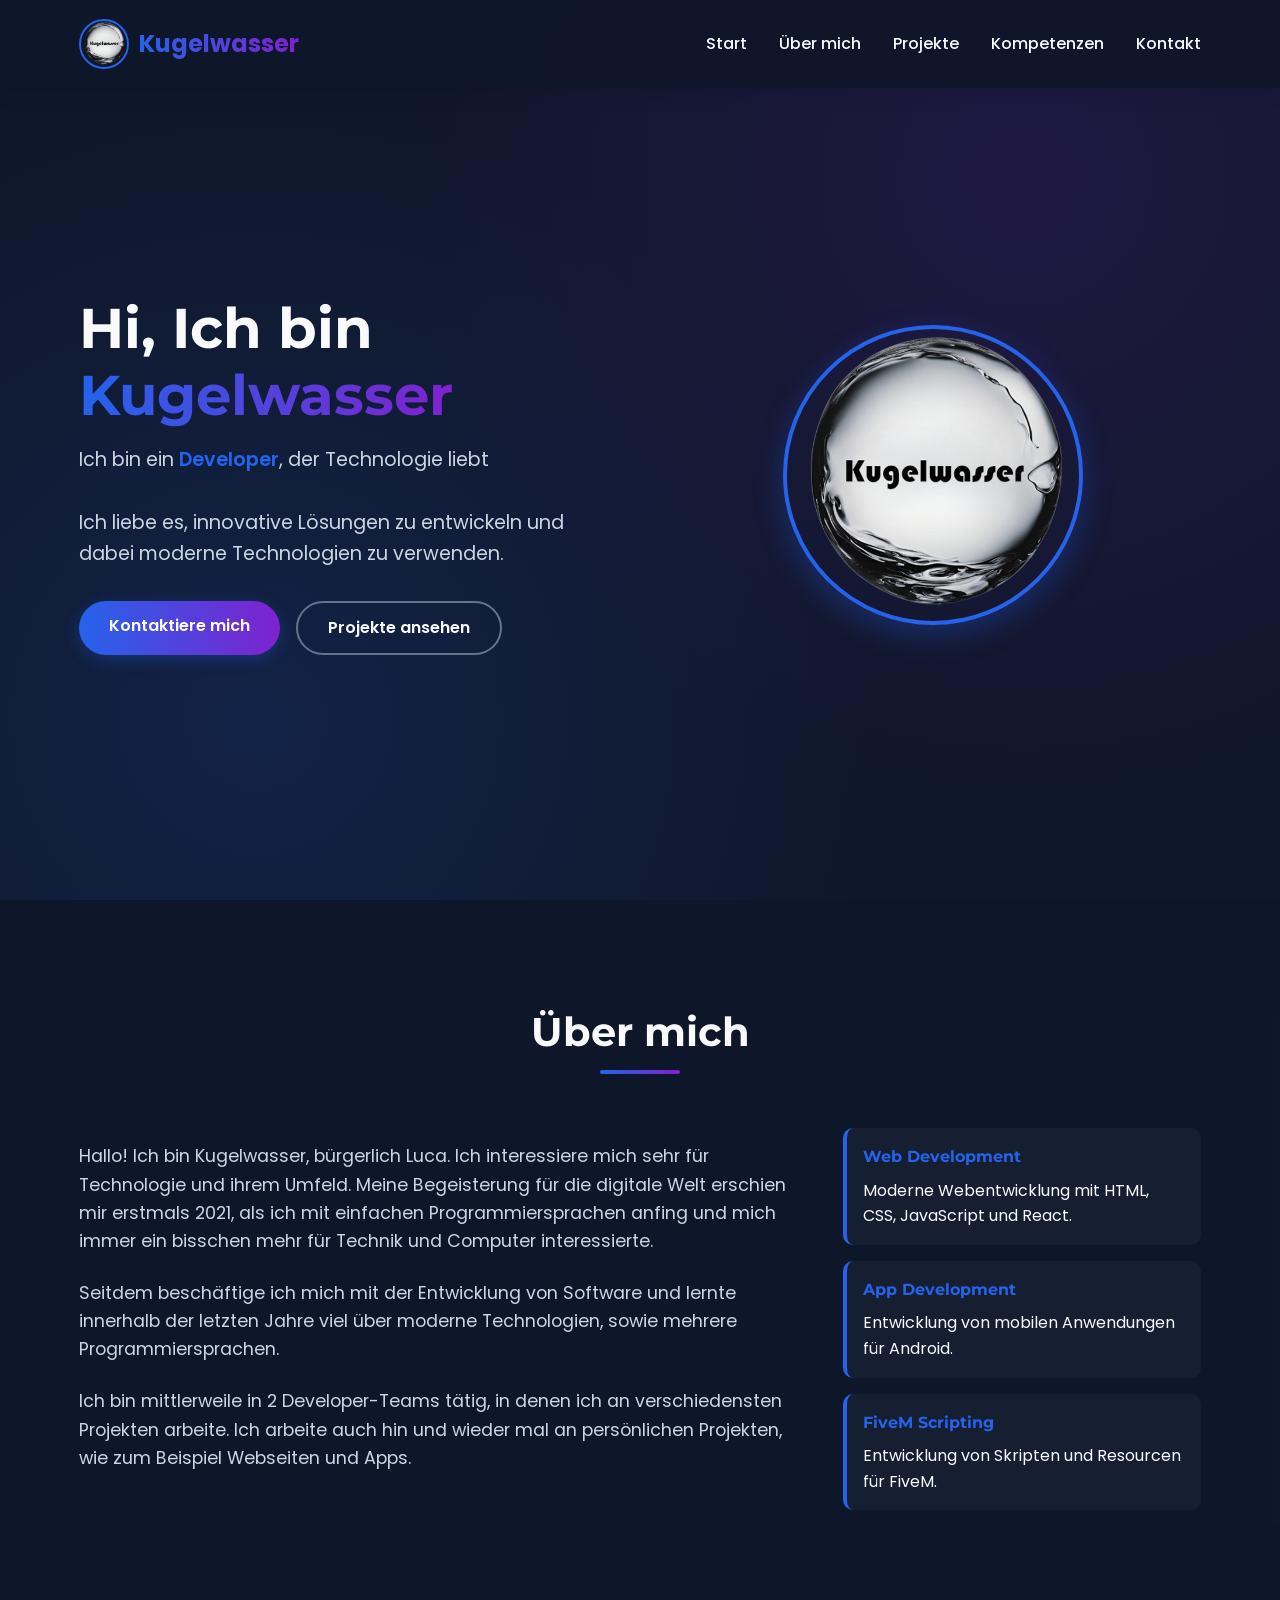
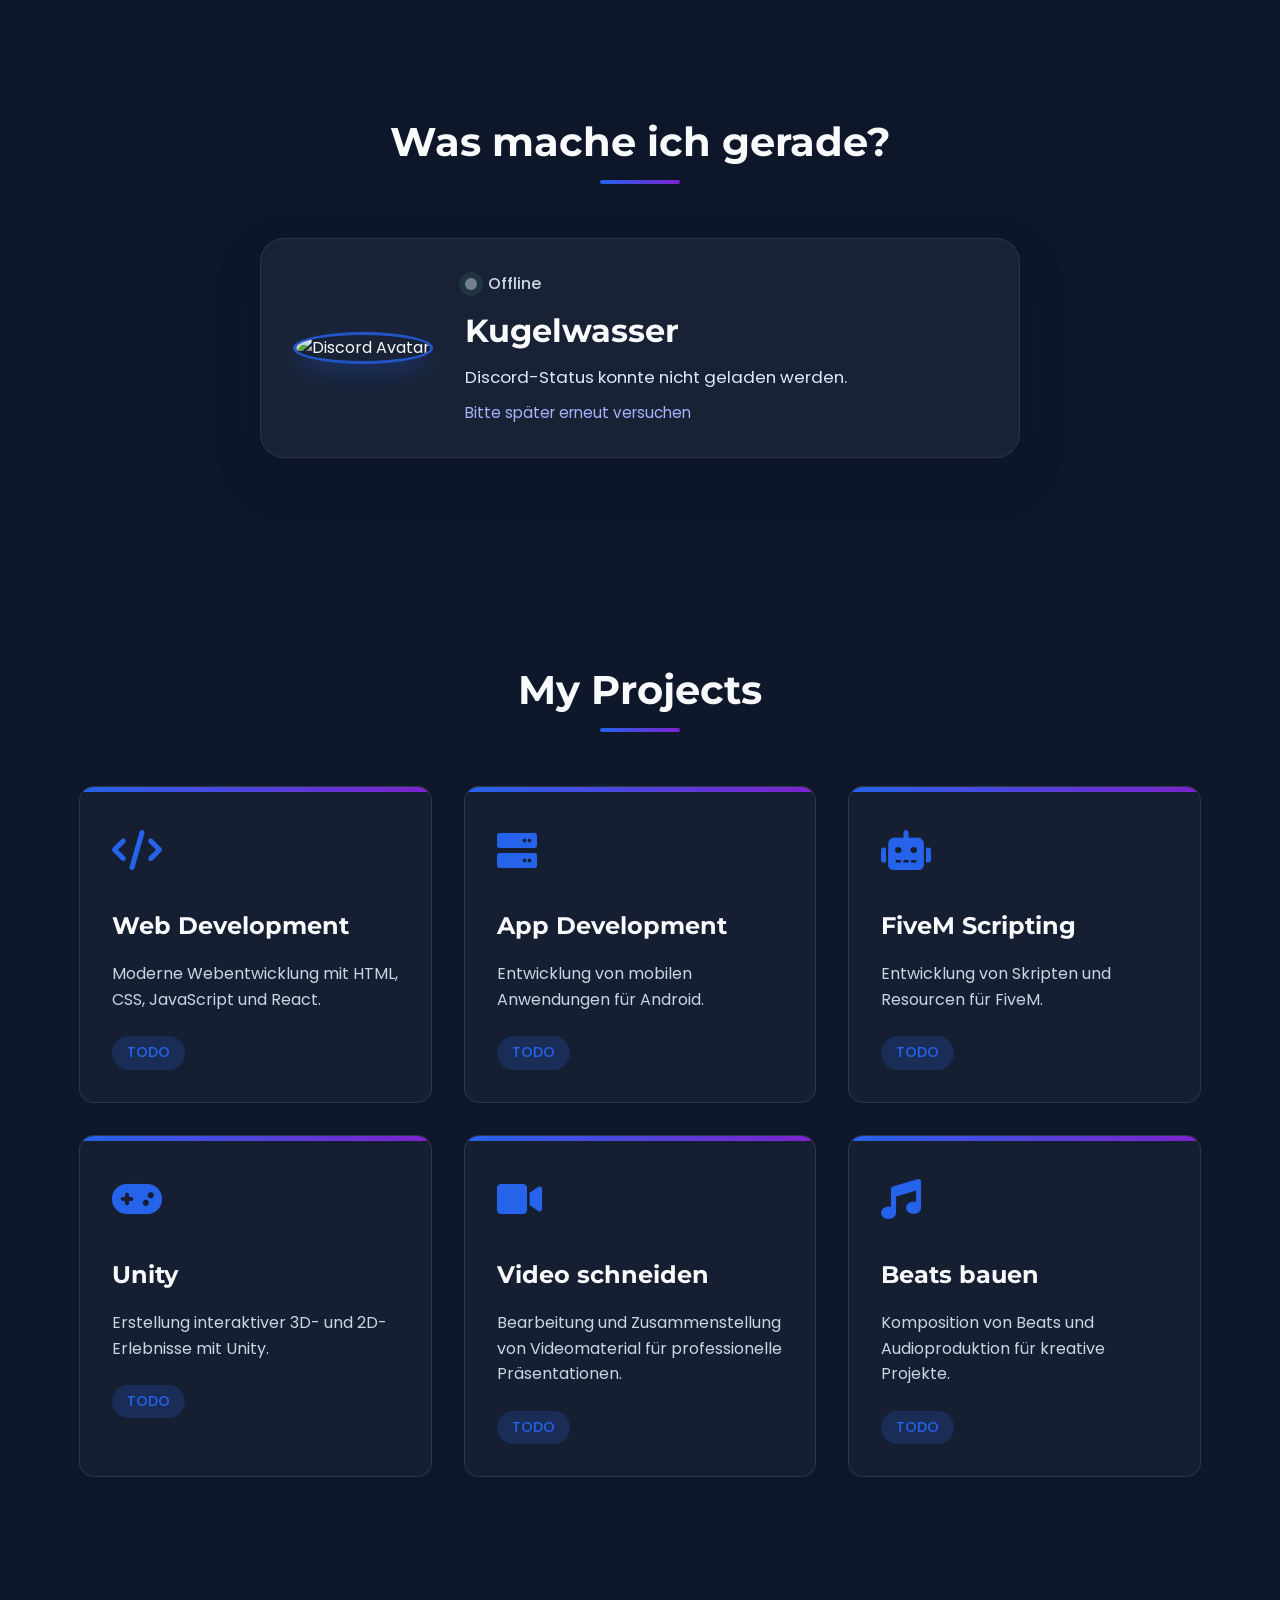
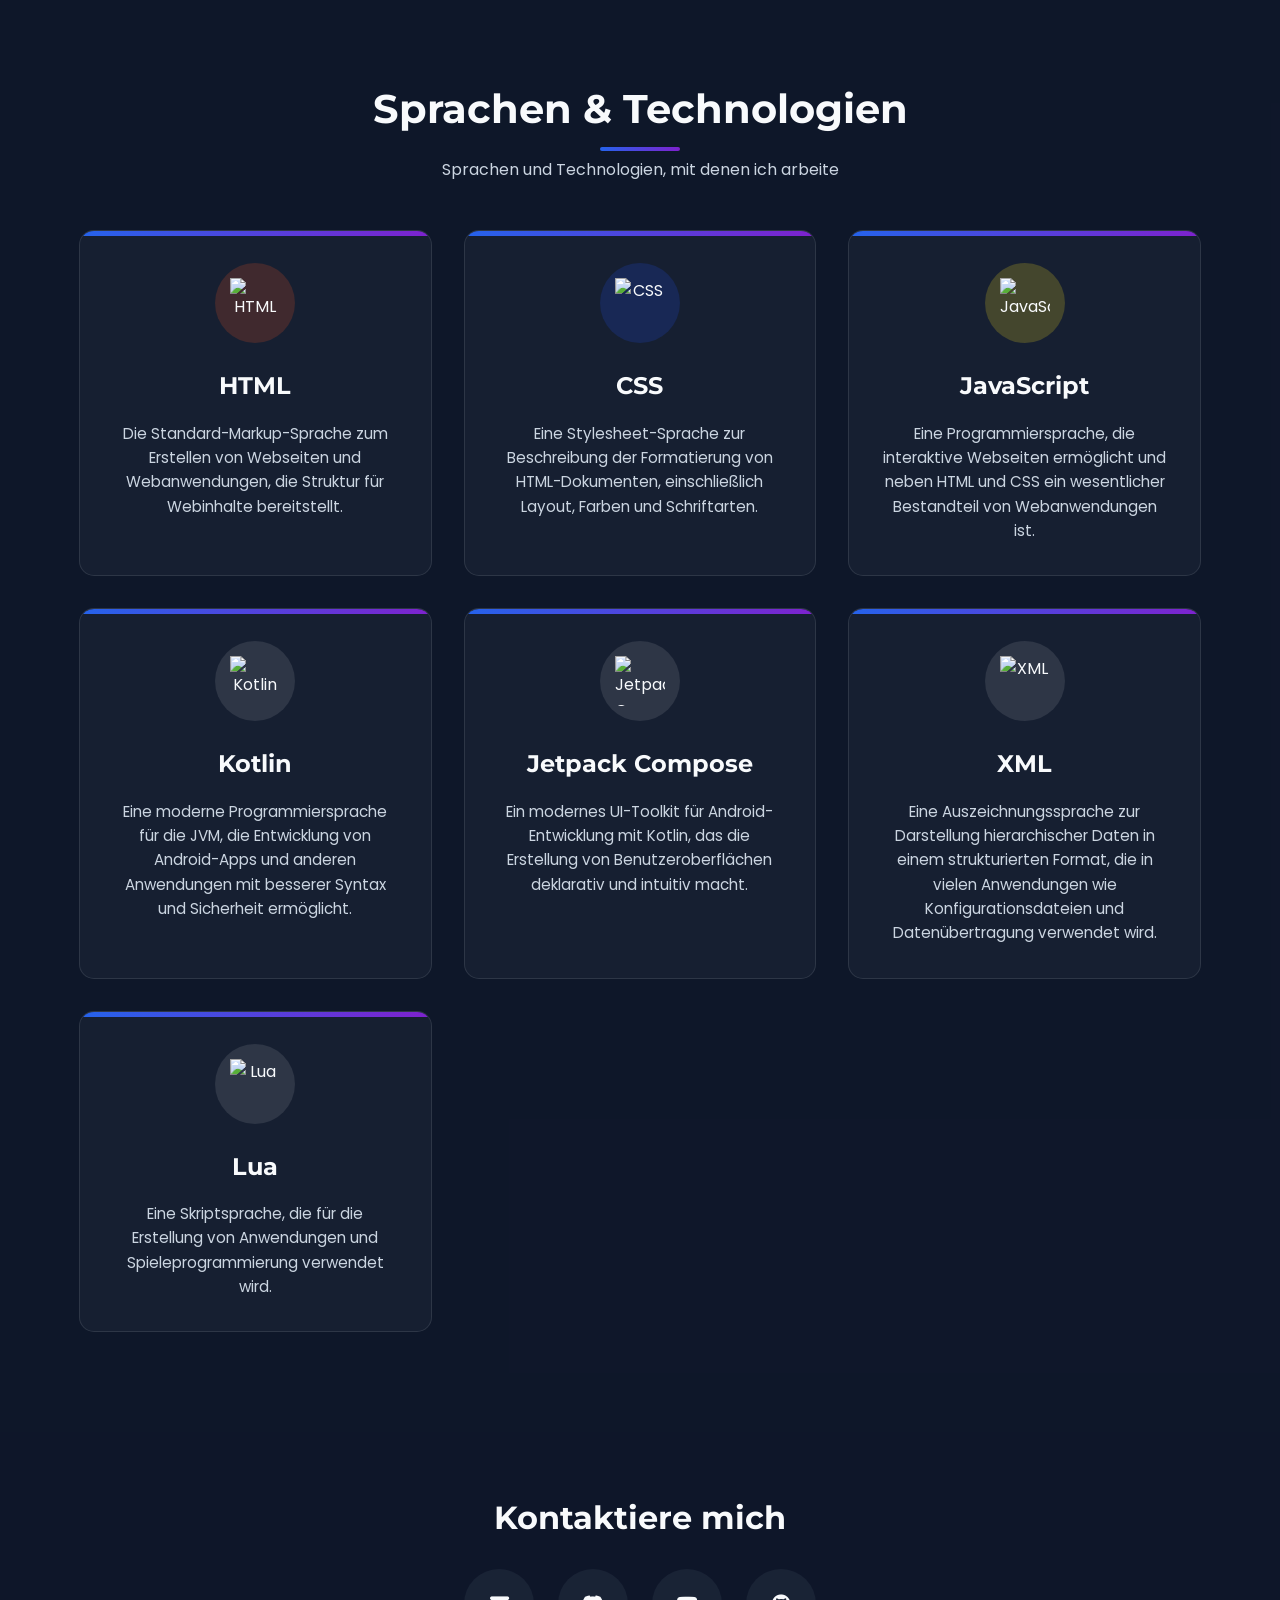
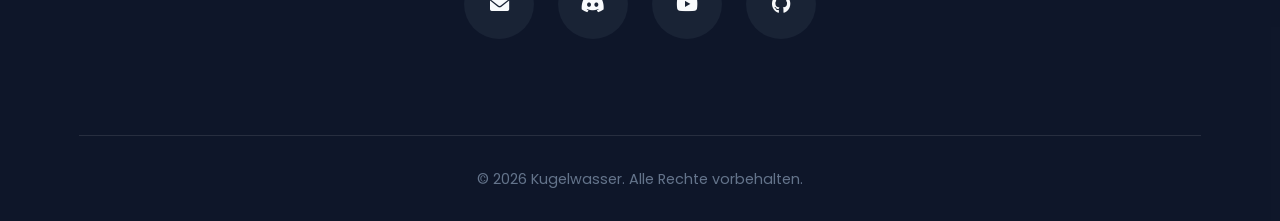
==== Kugelwasser Portfolio/index.html @ c81aae39 "Add files via upload" ====
<!DOCTYPE html>
<html lang="en">
<head>
    <meta charset="UTF-8">
    <meta name="viewport" content="width=device-width, initial-scale=1.0">
    <title>Kugelwasser Portfolio</title>
    <link rel="icon" href="icon.png">
    <link rel="stylesheet" href="styles.css">
    <link rel="stylesheet" href="https://cdnjs.cloudflare.com/ajax/libs/font-awesome/6.0.0/css/all.min.css">
    <link href="https://fonts.googleapis.com/css2?family=Poppins:wght@300;400;500;600;700&family=Montserrat:wght@700;800;900&display=swap" rel="stylesheet">
</head>
<body>
    <header>
        <div class="container">
            <nav class="navbar">
                <div class="logo-container">
                    <img src="icon.png" alt="Logo" class="logo">
                    <span class="logo-text">Kugelwasser</span>
                </div>
                
                <ul class="nav-links">
                    <li><a href="#home">Start</a></li>
                    <li><a href="#about">Über mich</a></li>
                    <li><a href="#projects">Projekte</a></li>
                    <li><a href="#skills">Kompetenzen</a></li>
                    <li><a href="#contact">Kontakt</a></li>
                </ul>
                
                <button class="mobile-menu-btn">
                    <i class="fas fa-bars"></i>
                </button>
            </nav>
        </div>
    </header>

    <section class="hero" id="home">
        <div class="container">
            <div class="hero-content">
                <div class="hero-text">
                    <h1 class="animate-on-scroll">Hi, Ich bin <span>Kugelwasser</span></h1>
                    <p class="animate-on-scroll subtitle">Ich bin ein <span class="highlight">Developer</span>, der Technologie liebt</p>
                    <p class="animate-on-scroll description">Ich liebe es, innovative Lösungen zu entwickeln und dabei moderne Technologien zu verwenden.</p>
                    <div class="hero-buttons">
                        <a href="https://discord.com/users/897417264477925376" target="_blank" class="btn btn-primary animate-on-scroll">Kontaktiere mich</a>
                        <a href="#projects" class="btn btn-secondary animate-on-scroll">Projekte ansehen</a>
                    </div>
                </div>
                <div class="hero-image">
                    <img src="icon.png" alt="Kugelwasser" class="animate-on-scroll">
                </div>
            </div>
        </div>
    </section>

    <section class="about" id="about">
        <div class="container">
            <div class="section-title animate-on-scroll">
                <h2>Über mich</h2>
            </div>
            <div class="about-content">
                <div class="about-text animate-on-scroll">
                    <p>Hallo! Ich bin Kugelwasser, bürgerlich Luca. Ich interessiere mich sehr für Technologie und ihrem Umfeld. Meine Begeisterung für die digitale Welt erschien mir erstmals 2021, als ich mit einfachen Programmiersprachen anfing und mich immer ein bisschen mehr für Technik und Computer interessierte.</p>
                    <p>Seitdem beschäftige ich mich mit der Entwicklung von Software und lernte innerhalb der letzten Jahre viel über moderne Technologien, sowie mehrere Programmiersprachen.</p>
                    <p>Ich bin mittlerweile in 2 Developer-Teams tätig, in denen ich an verschiedensten Projekten arbeite. Ich arbeite auch hin und wieder mal an persönlichen Projekten, wie zum Beispiel Webseiten und Apps.</p>
                </div>
                <div class="skills animate-on-scroll">
                    <div class="skill-item">
                        <h4>Web Development</h4>
                        <p>Moderne Webentwicklung mit HTML, CSS, JavaScript und React.</p>
                    </div>
                    <div class="skill-item">
                        <h4>App Development</h4>
                        <p>Entwicklung von mobilen Anwendungen für Android.</p>
                    </div>
                    <div class="skill-item">
                        <h4>FiveM Scripting</h4>
                        <p>Entwicklung von Skripten und Resourcen für FiveM.</p>
                    </div>
                </div>
            </div>
        </div>
    </section>

    <section class="status" id="status">
        <div class="container">
            <div class="section-title animate-on-scroll">
                <h2>Was mache ich gerade?</h2>
            </div>

            <div class="status-card animate-on-scroll">
                <div class="status-avatar-wrap">
                    <img id="discord-avatar" src="https://cdn.discordapp.com/avatars/832589436977807420/fcc756c6bab07bbcfa8b769291e1f66b?size=256" alt="Discord Avatar" class="discord-avatar">
                </div>

                <div class="status-details">
                    <div class="status-topline">
                        <span id="discord-status-dot" class="status-dot"></span>
                        <span id="discord-status-text">Lädt...</span>
                    </div>
                    <h3 id="discord-name">Kugelwasser</h3>
                    <p id="discord-activity">Discord-Status wird geladen...</p>
                    <div id="discord-meta" class="activity-meta"></div>
                </div>
            </div>
        </div>
    </section>

    <section class="projects" id="projects">
        <div class="container">
            <div class="section-title animate-on-scroll">
                <h2>My Projects</h2>
            </div>
            <div class="project-list">
                <div class="project-card animate-on-scroll">
                    <div class="project-icon">
                        <i class="fas fa-code"></i>
                    </div>
                    <h3>Web Development</h3>
                    <p>Moderne Webentwicklung mit HTML, CSS, JavaScript und React.</p>
                    <span class="project-status">TODO</span>
                </div>
                <div class="project-card animate-on-scroll">
                    <div class="project-icon">
                        <i class="fas fa-server"></i>
                    </div>
                    <h3>App Development</h3>
                    <p>Entwicklung von mobilen Anwendungen für Android.</p>
                    <span class="project-status">TODO</span>
                </div>
                <div class="project-card animate-on-scroll">
                    <div class="project-icon">
                        <i class="fas fa-robot"></i>
                    </div>
                    <h3>FiveM Scripting</h3>
                    <p>Entwicklung von Skripten und Resourcen für FiveM.</p>
                    <span class="project-status">TODO</span>
                </div>
                                <div class="project-card animate-on-scroll">
                    <div class="project-icon">
                        <i class="fas fa-gamepad"></i>
                    </div>
                    <h3>Unity</h3>
                    <p>Erstellung interaktiver 3D- und 2D-Erlebnisse mit Unity.</p>
                    <span class="project-status">TODO</span>
                </div>
                <div class="project-card animate-on-scroll">
                    <div class="project-icon">
                        <i class="fas fa-video"></i>
                    </div>
                    <h3>Video schneiden</h3>
                    <p>Bearbeitung und Zusammenstellung von Videomaterial für professionelle Präsentationen.</p>
                    <span class="project-status">TODO</span>
                </div>
                <div class="project-card animate-on-scroll">
                    <div class="project-icon">
                        <i class="fas fa-music"></i>
                    </div>
                    <h3>Beats bauen</h3>
                    <p>Komposition von Beats und Audioproduktion für kreative Projekte.</p>
                    <span class="project-status">TODO</span>
                </div>
            </div>
        </div>
    </section>

<section class="languages" id="skills">
    <div class="container">
        <div class="section-title animate-on-scroll">
            <h2>Sprachen & Technologien</h2>
            <p>Sprachen und Technologien, mit denen ich arbeite</p>
        </div>
        <div class="languages-grid">
            <div class="language-card html animate-on-scroll">
                <div class="language-icon">
                    <img src="https://cdn.jsdelivr.net/gh/devicons/devicon/icons/html5/html5-original.svg" alt="HTML">
                </div>
                <h3>HTML</h3>
                <div class="language-info">
                    <p>Die Standard-Markup-Sprache zum Erstellen von Webseiten und Webanwendungen, die Struktur für Webinhalte bereitstellt.</p>
                </div>
            </div>
            <div class="language-card css animate-on-scroll">
                <div class="language-icon">
                    <img src="https://cdn.jsdelivr.net/gh/devicons/devicon/icons/css3/css3-original.svg" alt="CSS">
                </div>
                <h3>CSS</h3>
                <div class="language-info">
                    <p>Eine Stylesheet-Sprache zur Beschreibung der Formatierung von HTML-Dokumenten, einschließlich Layout, Farben und Schriftarten.</p>
                </div>
            </div>
            <div class="language-card javascript animate-on-scroll">
                <div class="language-icon">
                    <img src="https://cdn.jsdelivr.net/gh/devicons/devicon/icons/javascript/javascript-original.svg" alt="JavaScript">
                </div>
                <h3>JavaScript</h3>
                <div class="language-info">
                    <p>Eine Programmiersprache, die interaktive Webseiten ermöglicht und neben HTML und CSS ein wesentlicher Bestandteil von Webanwendungen ist.</p>
                </div>
            </div>
            <div class="language-card kotlin animate-on-scroll">
                <div class="language-icon">
                    <img src="https://cdn.jsdelivr.net/gh/devicons/devicon/icons/kotlin/kotlin-original.svg" alt="Kotlin">
                </div>
                <h3>Kotlin</h3>
                <div class="language-info">
                    <p>Eine moderne Programmiersprache für die JVM, die Entwicklung von Android-Apps und anderen Anwendungen mit besserer Syntax und Sicherheit ermöglicht.</p>
                </div>
            </div>
            <div class="language-card jetpack-compose animate-on-scroll">
                <div class="language-icon">
                    <img src="https://cdn.jsdelivr.net/gh/devicons/devicon/icons/jetpackcompose/jetpackcompose-original.svg" alt="Jetpack Compose">
                </div>
                <h3>Jetpack Compose</h3>
                <div class="language-info">
                    <p>Ein modernes UI-Toolkit für Android-Entwicklung mit Kotlin, das die Erstellung von Benutzeroberflächen deklarativ und intuitiv macht.</p>
                </div>
            </div>
            <div class="language-card xml animate-on-scroll">
                <div class="language-icon">
                    <img src="https://cdn.jsdelivr.net/gh/devicons/devicon/icons/xml/xml-original.svg" alt="XML">
                </div>
                <h3>XML</h3>
                <div class="language-info">
                    <p>Eine Auszeichnungssprache zur Darstellung hierarchischer Daten in einem strukturierten Format, die in vielen Anwendungen wie Konfigurationsdateien und Datenübertragung verwendet wird.</p>
                </div>
            </div>
            <div class="language-card lua animate-on-scroll">
                <div class="language-icon">
                    <img src="https://cdn.jsdelivr.net/gh/devicons/devicon/icons/lua/lua-original.svg" alt="Lua">
                </div>
                <h3>Lua</h3>
                <div class="language-info">
                    <p>Eine Skriptsprache, die für die Erstellung von Anwendungen und Spieleprogrammierung verwendet wird.</p>
                </div>
            </div>
        </div>
    </div>
</section>
    <footer id="contact">
        <h1 class="animate-on-scroll">Kontaktiere mich</h1><br>
        <div class="container">
            <div class="footer-content">
                <div class="social-links">
                    <a href="mailto:kugelwasserbusiness@gmail.com" target="_blank" title="Mail" class="mail">
                        <i class="fas fa-envelope"></i>
                    </a>
                    <a href="https://discord.com/users/832589436977807420" target="_blank" title="Discord" class="discord">
                        <i class="fab fa-discord"></i>
                    </a>
                    <a href="https://www.youtube.com/@Kugelwasser" target="_blank" title="YouTube" class="youtube">
                        <i class="fab fa-youtube"></i>
                    </a>
                    <a href="https://github.com/kugelwasser" target="_blank" title="GitHub" class="github">
                        <i class="fab fa-github"></i>
                    </a>
                </div>
                <div class="copyright">
                    <p>&copy; 2026 Kugelwasser. Alle Rechte vorbehalten.</p>
                </div>
            </div>
        </div>
    </footer>

    <script src="script.js"></script>
</body>
</html>
---- Kugelwasser Portfolio/styles.css ----
:root {
    --primary: #2563eb;
    --primary-dark: #1d4ed8;
    --secondary: #7e22ce;
    --dark: #0f172a;
    --light: #f8fafc;
    --gray: #64748b;
    --transition: all 0.3s ease;
}

* {
    margin: 0;
    padding: 0;
    box-sizing: border-box;
}

html {
    scroll-behavior: smooth;
}

body {
    font-family: 'Poppins', sans-serif;
    background-color: var(--dark);
    color: var(--light);
    line-height: 1.6;
    overflow-x: hidden;
}

h1, h2, h3, h4 {
    font-family: 'Montserrat', sans-serif;
    font-weight: 700;
}

.container {
    width: 90%;
    max-width: 1200px;
    margin: 0 auto;
    padding: 0 15px;
}

header {
    position: fixed;
    top: 0;
    left: 0;
    width: 100%;
    z-index: 1000;
    background-color: rgba(15, 23, 42, 0.95);
    backdrop-filter: blur(10px);
    box-shadow: 0 4px 20px rgba(0, 0, 0, 0.1);
    transition: var(--transition);
}

.navbar {
    display: flex;
    justify-content: space-between;
    align-items: center;
    padding: 1.2rem 0;
}

.logo-container {
    display: flex;
    align-items: center;
    gap: 10px;
}

.logo {
    width: 50px;
    height: 50px;
    border-radius: 50%;
    object-fit: cover;
    border: 2px solid var(--primary);
}

.logo-text {
    font-size: 1.5rem;
    font-weight: 700;
    background: linear-gradient(90deg, var(--primary), var(--secondary));
    -webkit-background-clip: text;
    -webkit-text-fill-color: transparent;
}

.nav-links {
    display: flex;
    list-style: none;
    gap: 2rem;
}

.nav-links a {
    color: var(--light);
    text-decoration: none;
    font-weight: 500;
    position: relative;
    padding: 0.5rem 0;
    transition: var(--transition);
}

.nav-links a:after {
    content: '';
    position: absolute;
    bottom: 0;
    left: 0;
    width: 0;
    height: 2px;
    background: var(--primary);
    transition: var(--transition);
}

.nav-links a:hover {
    color: var(--primary);
}

.nav-links a:hover:after {
    width: 100%;
}

.mobile-menu-btn {
    display: none;
    background: none;
    border: none;
    color: var(--light);
    font-size: 1.5rem;
    cursor: pointer;
}

.hero {
    min-height: 100vh;
    display: flex;
    align-items: center;
    padding: 100px 0 50px;
    position: relative;
    overflow: hidden;
}

.hero::before {
    content: '';
    position: absolute;
    top: 0;
    left: 0;
    width: 100%;
    height: 100%;
    background: radial-gradient(circle at 20% 80%, rgba(37, 99, 235, 0.15) 0%, transparent 50%),
                radial-gradient(circle at 80% 20%, rgba(126, 34, 206, 0.15) 0%, transparent 50%);
    z-index: -1;
}

.hero-content {
    display: flex;
    align-items: center;
    justify-content: space-between;
    gap: 3rem;
}

.hero-text {
    flex: 1;
    max-width: 600px;
}

.hero-image {
    flex: 1;
    display: flex;
    justify-content: center;
    position: relative;
}

.hero-image img {
    width: 300px;
    height: 300px;
    border-radius: 50%;
    object-fit: cover;
    border: 4px solid var(--primary);
    box-shadow: 0 10px 30px rgba(37, 99, 235, 0.3);
    animation: float 6s ease-in-out infinite;
}

@keyframes float {
    0%, 100% { transform: translateY(0); }
    50% { transform: translateY(-20px); }
}

.hero h1 {
    font-size: 3.5rem;
    margin-bottom: 1rem;
    line-height: 1.2;
}

.hero h1 span {
    background: linear-gradient(90deg, var(--primary), var(--secondary));
    -webkit-background-clip: text;
    -webkit-text-fill-color: transparent;
}

.hero p {
    font-size: 1.2rem;
    margin-bottom: 2rem;
    color: #cbd5e1;
}

.highlight {
    color: var(--primary);
    font-weight: 600;
}

.hero-buttons {
    display: flex;
    gap: 1rem;
    margin-top: 2rem;
}

.btn {
    display: inline-block;
    padding: 12px 30px;
    border-radius: 50px;
    text-decoration: none;
    font-weight: 600;
    transition: var(--transition);
    cursor: pointer;
    border: none;
    font-size: 1rem;
}

.btn-primary {
    background: linear-gradient(90deg, var(--primary), var(--secondary));
    color: white;
    box-shadow: 0 4px 15px rgba(37, 99, 235, 0.3);
}

.btn-primary:hover {
    transform: translateY(-3px);
    box-shadow: 0 7px 20px rgba(37, 99, 235, 0.4);
}

.btn-secondary {
    background: transparent;
    color: var(--light);
    border: 2px solid var(--gray);
}

.btn-secondary:hover {
    border-color: var(--primary);
    color: var(--primary);
}

.about {
    padding: 100px 0;
    background-color: rgba(15, 23, 42, 0.7);
}

.section-title {
    text-align: center;
    margin-bottom: 3rem;
}

.section-title h2 {
    font-size: 2.5rem;
    margin-bottom: 1rem;
    position: relative;
    display: inline-block;
}

.section-title h2::after {
    content: '';
    position: absolute;
    bottom: -10px;
    left: 50%;
    transform: translateX(-50%);
    width: 80px;
    height: 4px;
    background: linear-gradient(90deg, var(--primary), var(--secondary));
    border-radius: 2px;
}

.section-title p {
    color: #cbd5e1;
    max-width: 600px;
    margin: 0 auto;
}

.about-content {
    display: flex;
    align-items: center;
    gap: 3rem;
}

.about-text {
    flex: 2;
}

.about-text p {
    margin-bottom: 1.5rem;
    font-size: 1.1rem;
    color: #cbd5e1;
}

.skills {
    flex: 1;
    display: flex;
    flex-direction: column;
    gap: 1rem;
}

.skill-item {
    background: rgba(30, 41, 59, 0.5);
    padding: 1rem;
    border-radius: 10px;
    border-left: 4px solid var(--primary);
}

.skill-item h4 {
    margin-bottom: 0.5rem;
    color: var(--primary);
}

.status {
    padding: 100px 0;
    background-color: rgba(15, 23, 42, 0.7);
}

.status-card {
    display: flex;
    align-items: center;
    gap: 2rem;
    max-width: 760px;
    margin: 0 auto;
    background: rgba(30, 41, 59, 0.7);
    border: 1px solid rgba(255, 255, 255, 0.08);
    border-radius: 24px;
    padding: 2rem;
    box-shadow: 0 20px 40px rgba(15, 23, 42, 0.25);
}

.status-avatar-wrap {
    position: relative;
    flex-shrink: 0;
}

.discord-avatar {
    width: 110px;
    height: 110px;
    border-radius: 50%;
    object-fit: cover;
    border: 3px solid rgba(37, 99, 235, 0.8);
    box-shadow: 0 10px 25px rgba(37, 99, 235, 0.25);
}

.status-details {
    flex: 1;
}

.status-topline {
    display: flex;
    align-items: center;
    gap: 0.7rem;
    margin-bottom: 0.5rem;
    color: #cbd5e1;
    font-weight: 500;
}

.status-dot {
    display: inline-block;
    width: 12px;
    height: 12px;
    border-radius: 50%;
    background: #43b581;
    box-shadow: 0 0 0 6px rgba(67, 181, 129, 0.12);
}

.status-card h3 {
    font-size: 2rem;
    margin-bottom: 0.5rem;
}

.status-card p {
    color: #dbeafe;
    font-size: 1.05rem;
    margin-bottom: 0.6rem;
}

.activity-meta {
    color: #a5b4fc;
    font-size: 0.95rem;
    opacity: 0;
    transition: opacity 0.2s ease;
}

.activity-meta.visible {
    opacity: 1;
}

.projects {
    padding: 100px 0;
}

.project-list {
    display: grid;
    grid-template-columns: repeat(auto-fill, minmax(300px, 1fr));
    gap: 2rem;
}

.project-card {
    background: rgba(30, 41, 59, 0.5);
    border-radius: 15px;
    padding: 2rem;
    transition: var(--transition);
    border: 1px solid rgba(255, 255, 255, 0.1);
    position: relative;
    overflow: hidden;
}

.project-card::before {
    content: '';
    position: absolute;
    top: 0;
    left: 0;
    width: 100%;
    height: 5px;
    background: linear-gradient(90deg, var(--primary), var(--secondary));
}

.project-card:hover {
    transform: translateY(-10px);
    box-shadow: 0 15px 30px rgba(0, 0, 0, 0.2);
}

.project-icon {
    font-size: 2.5rem;
    margin-bottom: 1.5rem;
    color: var(--primary);
}

.project-card h3 {
    font-size: 1.5rem;
    margin-bottom: 1rem;
}

.project-card p {
    color: #cbd5e1;
    margin-bottom: 1.5rem;
}

.project-status {
    display: inline-block;
    padding: 5px 15px;
    background: rgba(37, 99, 235, 0.2);
    color: var(--primary);
    border-radius: 20px;
    font-size: 0.9rem;
    font-weight: 500;
}

.languages {
    padding: 100px 0;
    background-color: rgba(15, 23, 42, 0.7);
}

.languages-grid {
    display: grid;
    grid-template-columns: repeat(auto-fill, minmax(280px, 1fr));
    gap: 2rem;
}

.language-card {
    background: rgba(30, 41, 59, 0.5);
    border-radius: 15px;
    padding: 2rem;
    text-align: center;
    transition: transform 0.3s ease, box-shadow 0.3s ease;
    border: 1px solid rgba(255, 255, 255, 0.1);
    position: relative;
    overflow: hidden;
    cursor: pointer;
}

.language-card::before {
    content: '';
    position: absolute;
    top: 0;
    left: 0;
    width: 100%;
    height: 5px;
    background: linear-gradient(90deg, var(--primary), var(--secondary));
}

.language-card:hover {
    transform: translateY(-10px);
    box-shadow: 0 15px 30px rgba(0, 0, 0, 0.2);
}

.language-icon {
    width: 80px;
    height: 80px;
    margin: 0 auto 1.5rem;
    display: flex;
    align-items: center;
    justify-content: center;
    background: rgba(255, 255, 255, 0.1);
    border-radius: 50%;
    padding: 15px;
    transition: var(--transition);
}

.language-icon img {
    width: 100%;
    height: 100%;
    object-fit: contain;
    transition: var(--transition);
}

.language-card.python .language-icon {
    background: rgba(53, 114, 165, 0.2);
}

.language-card.java .language-icon {
    background: rgba(237, 76, 43, 0.2);
}

.language-card.html .language-icon {
    background: rgba(227, 79, 38, 0.2);
}

.language-card.css .language-icon {
    background: rgba(33, 76, 229, 0.2);
}

.language-card.javascript .language-icon {
    background: rgba(247, 223, 30, 0.2);
}

.language-card.cpp .language-icon {
    background: rgba(0, 90, 156, 0.2);
}

.language-card h3 {
    font-size: 1.5rem;
    margin-bottom: 1rem;
}

.language-info {
    height: auto;
    overflow: visible;
    opacity: 1;
    margin-top: 1rem;
}

.language-info p {
    color: #cbd5e1;
    font-size: 0.95rem;
    line-height: 1.6;
}

footer {
    background: rgba(15, 23, 42, 0.9);
    padding: 60px 0 30px;
    text-align: center;
}

.footer-content {
    display: flex;
    flex-direction: column;
    align-items: center;
    gap: 2rem;
}

.social-links {
    display: flex;
    gap: 1.5rem;
    margin-bottom: 2rem;
}

.social-links a {
    display: flex;
    align-items: center;
    justify-content: center;
    width: 70px;
    height: 70px;
    border-radius: 50%;
    background: rgba(30, 41, 59, 0.7);
    color: var(--light);
    font-size: 1.2rem;
    transition: var(--transition);
    text-decoration: none;
}

.mail:hover {
    background: rgb(37, 99, 235);
}

.discord:hover {
    background: rgb(79, 32, 154);
}

.youtube:hover {
    background: rgb(255, 0, 0);
}

.github:hover {
    background: #24292e;
}

.social-links a:hover {
    transform: translateY(-5px);
}

.footer-text p {
    color: #94a3b8;
    margin-bottom: 0.5rem;
}

.copyright {
    margin-top: 2rem;
    padding-top: 2rem;
    border-top: 1px solid rgba(255, 255, 255, 0.1);
    width: 100%;
    color: #64748b;
    font-size: 0.9rem;
}

.animate-on-scroll {
    opacity: 0;
    transform: translateY(30px);
    transition: opacity 0.8s ease, transform 0.8s ease;
}

.animate-on-scroll.visible {
    opacity: 1;
    transform: translateY(0);
}

@media (max-width: 992px) {
    .hero-content {
        flex-direction: column;
        text-align: center;
    }
    
    .hero-text {
        max-width: 100%;
    }
    
    .hero-buttons {
        justify-content: center;
    }
    
    .about-content {
        flex-direction: column;
    }
}

@media (max-width: 768px) {
    .nav-links {
        display: none;
        position: absolute;
        top: 100%;
        left: 0;
        width: 100%;
        background: var(--dark);
        flex-direction: column;
        padding: 1rem 0;
        text-align: center;
        box-shadow: 0 10px 20px rgba(0, 0, 0, 0.1);
    }
    
    .nav-links.active {
        display: flex;
    }
    
    .mobile-menu-btn {
        display: block;
    }
    
    .hero h1 {
        font-size: 2.5rem;
    }
    
    .section-title h2 {
        font-size: 2rem;
    }
    
    .languages-grid {
        grid-template-columns: repeat(auto-fill, minmax(250px, 1fr));
    }
}

@media (max-width: 576px) {
    .hero h1 {
        font-size: 2rem;
    }
    
    .hero-buttons {
        flex-direction: column;
        align-items: center;
    }
    
    .btn {
        width: 100%;
        max-width: 250px;
    }
    
    .project-list,
    .languages-grid {
        grid-template-columns: 1fr;
    }
}
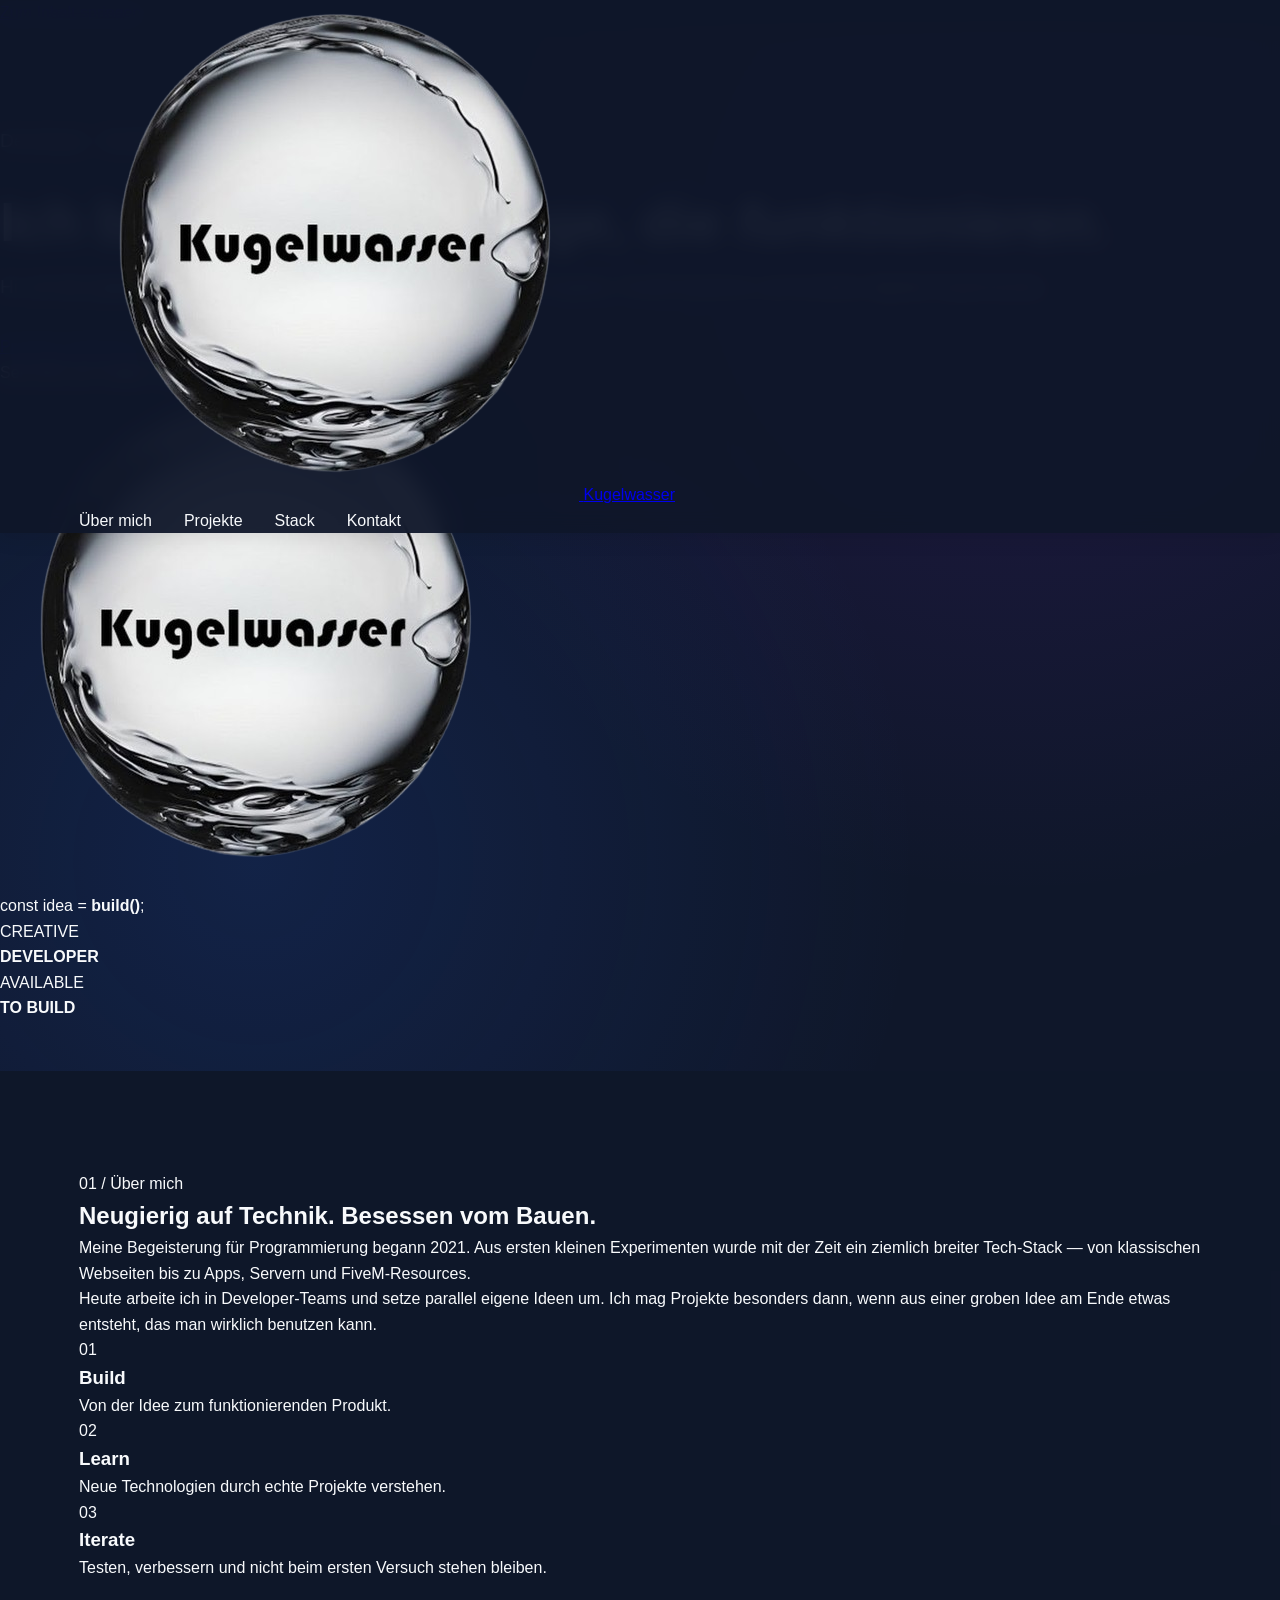
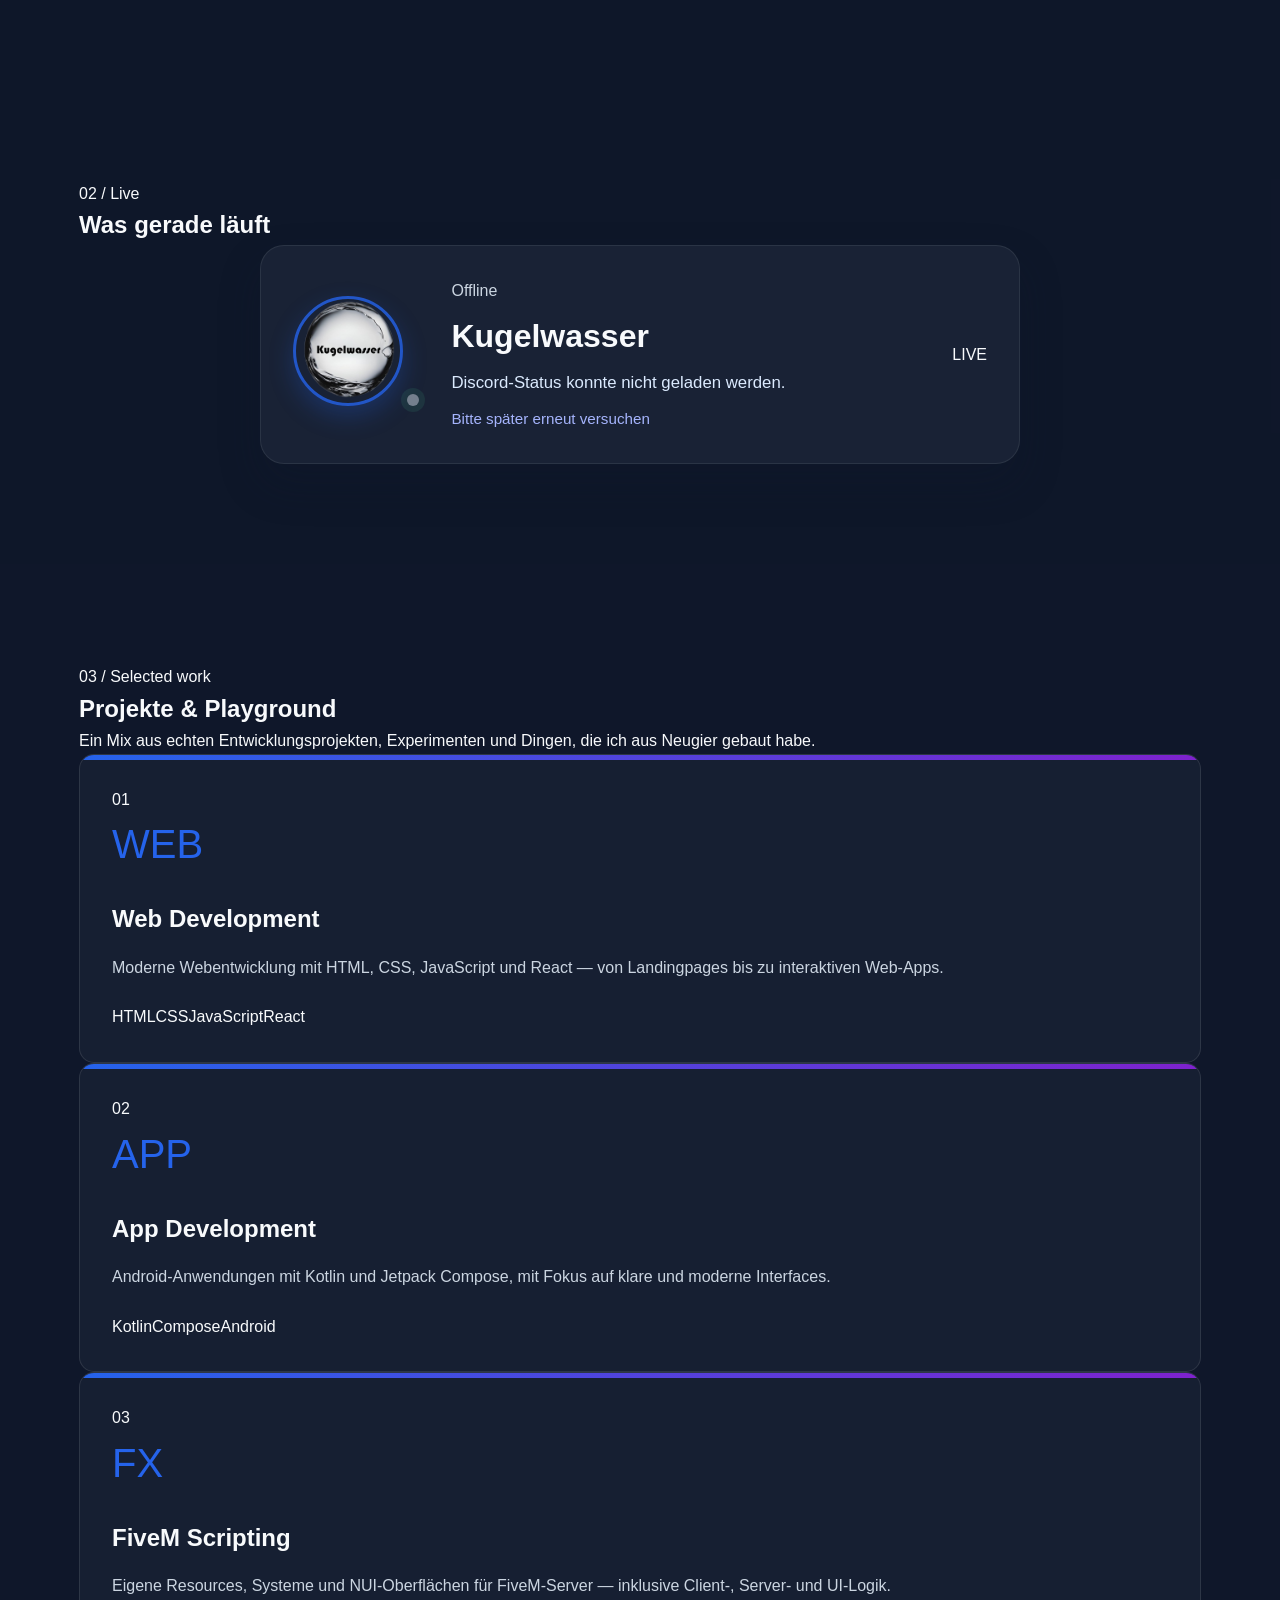
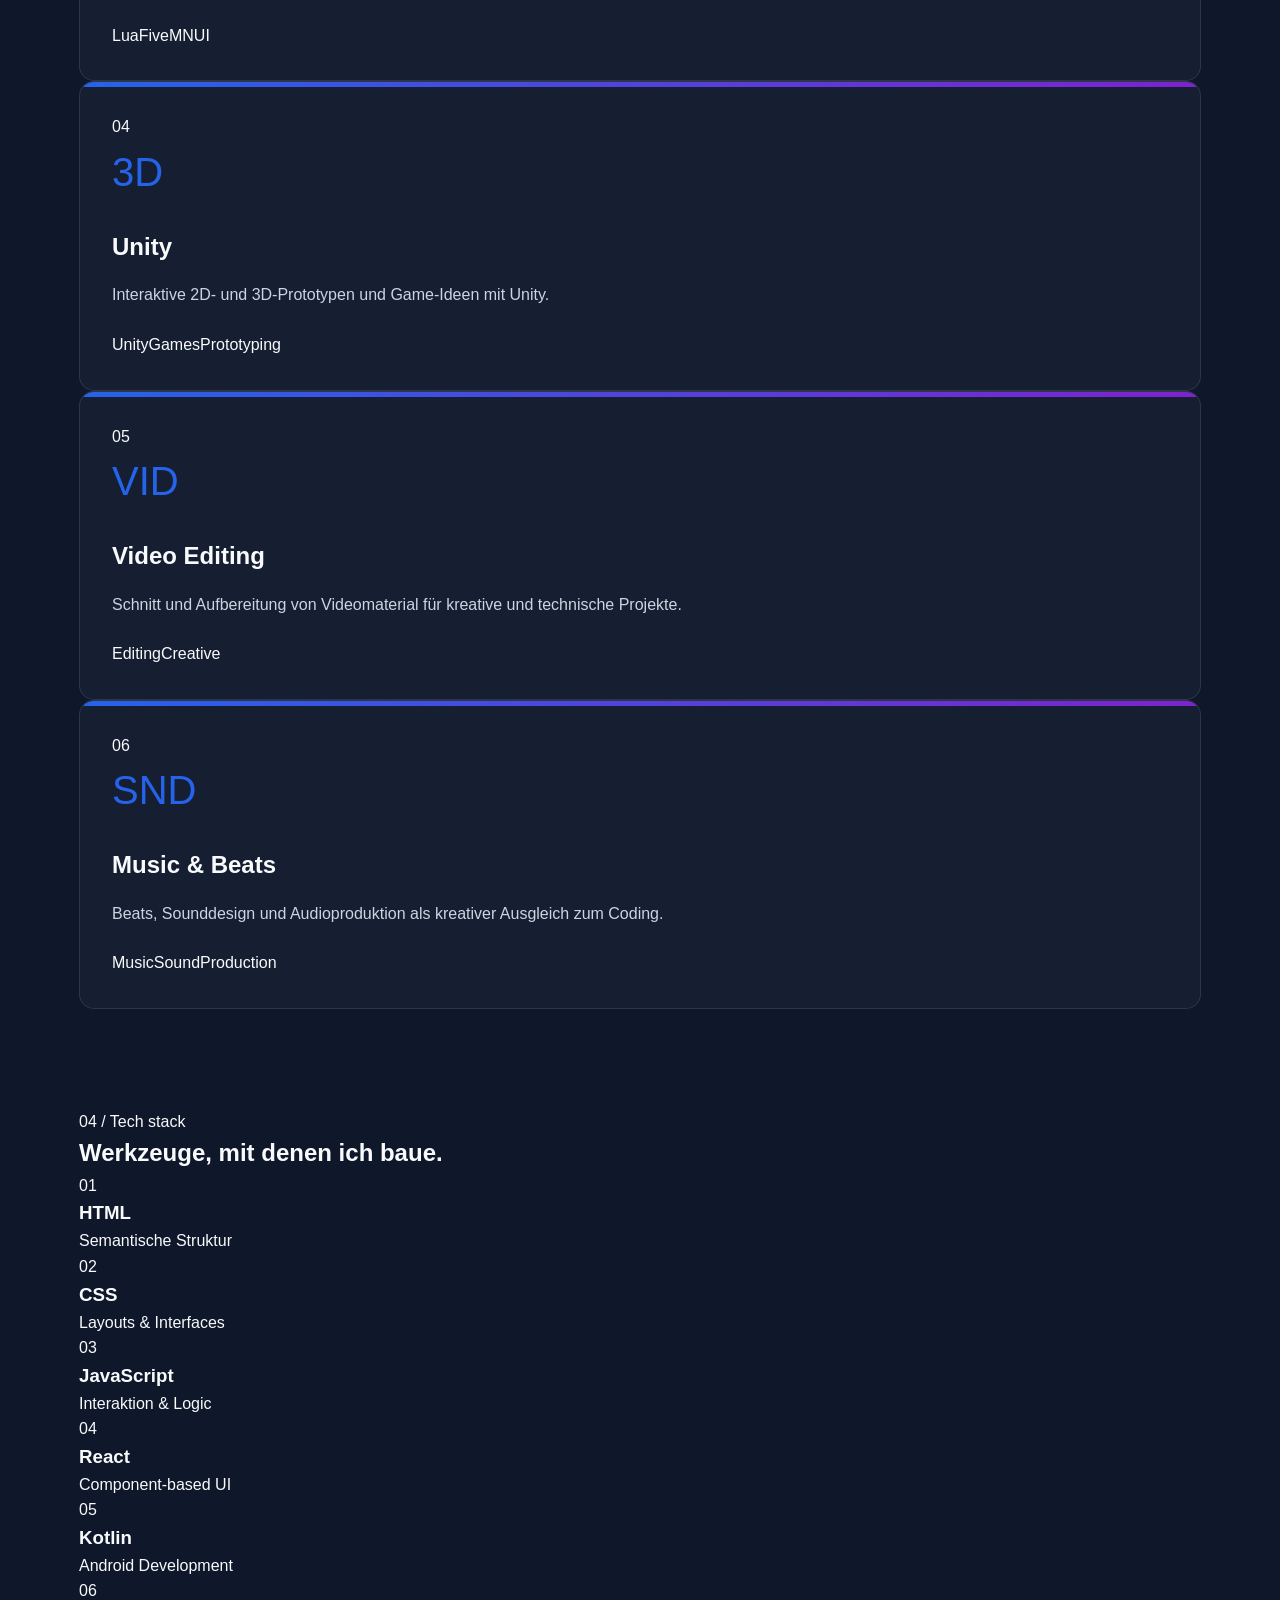
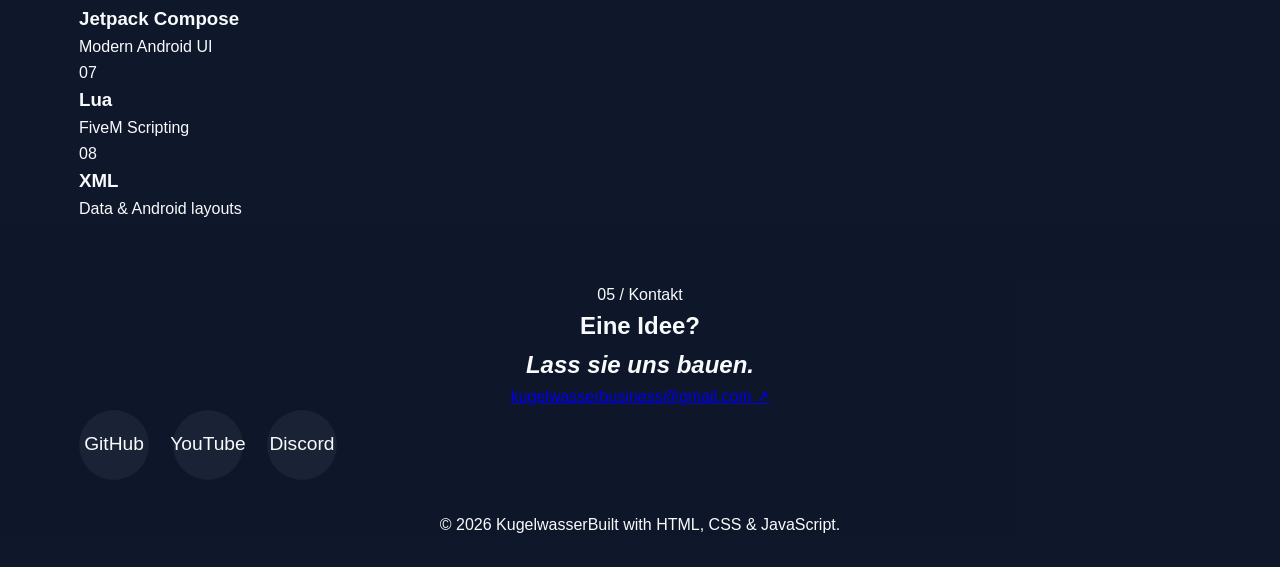
==== commit 5e3ef8fe: "feat: refresh portfolio UI with UX Pro Max principles" ====
--- a/Kugelwasser Portfolio/index.html
+++ b/Kugelwasser Portfolio/index.html
@@ -1,266 +1,207 @@
-<!DOCTYPE html>
-<html lang="en">
-<head>
-    <meta charset="UTF-8">
-    <meta name="viewport" content="width=device-width, initial-scale=1.0">
-    <title>Kugelwasser Portfolio</title>
-    <link rel="icon" href="icon.png">
-    <link rel="stylesheet" href="styles.css">
-    <link rel="stylesheet" href="https://cdnjs.cloudflare.com/ajax/libs/font-awesome/6.0.0/css/all.min.css">
-    <link href="https://fonts.googleapis.com/css2?family=Poppins:wght@300;400;500;600;700&family=Montserrat:wght@700;800;900&display=swap" rel="stylesheet">
-</head>
-<body>
-    <header>
-        <div class="container">
-            <nav class="navbar">
-                <div class="logo-container">
-                    <img src="icon.png" alt="Logo" class="logo">
-                    <span class="logo-text">Kugelwasser</span>
-                </div>
-                
-                <ul class="nav-links">
-                    <li><a href="#home">Start</a></li>
-                    <li><a href="#about">Über mich</a></li>
-                    <li><a href="#projects">Projekte</a></li>
-                    <li><a href="#skills">Kompetenzen</a></li>
-                    <li><a href="#contact">Kontakt</a></li>
-                </ul>
-                
-                <button class="mobile-menu-btn">
-                    <i class="fas fa-bars"></i>
-                </button>
-            </nav>
-        </div>
-    </header>
-
-    <section class="hero" id="home">
-        <div class="container">
-            <div class="hero-content">
-                <div class="hero-text">
-                    <h1 class="animate-on-scroll">Hi, Ich bin <span>Kugelwasser</span></h1>
-                    <p class="animate-on-scroll subtitle">Ich bin ein <span class="highlight">Developer</span>, der Technologie liebt</p>
-                    <p class="animate-on-scroll description">Ich liebe es, innovative Lösungen zu entwickeln und dabei moderne Technologien zu verwenden.</p>
-                    <div class="hero-buttons">
-                        <a href="https://discord.com/users/897417264477925376" target="_blank" class="btn btn-primary animate-on-scroll">Kontaktiere mich</a>
-                        <a href="#projects" class="btn btn-secondary animate-on-scroll">Projekte ansehen</a>
-                    </div>
-                </div>
-                <div class="hero-image">
-                    <img src="icon.png" alt="Kugelwasser" class="animate-on-scroll">
-                </div>
-            </div>
-        </div>
-    </section>
-
-    <section class="about" id="about">
-        <div class="container">
-            <div class="section-title animate-on-scroll">
-                <h2>Über mich</h2>
-            </div>
-            <div class="about-content">
-                <div class="about-text animate-on-scroll">
-                    <p>Hallo! Ich bin Kugelwasser, bürgerlich Luca. Ich interessiere mich sehr für Technologie und ihrem Umfeld. Meine Begeisterung für die digitale Welt erschien mir erstmals 2021, als ich mit einfachen Programmiersprachen anfing und mich immer ein bisschen mehr für Technik und Computer interessierte.</p>
-                    <p>Seitdem beschäftige ich mich mit der Entwicklung von Software und lernte innerhalb der letzten Jahre viel über moderne Technologien, sowie mehrere Programmiersprachen.</p>
-                    <p>Ich bin mittlerweile in 2 Developer-Teams tätig, in denen ich an verschiedensten Projekten arbeite. Ich arbeite auch hin und wieder mal an persönlichen Projekten, wie zum Beispiel Webseiten und Apps.</p>
-                </div>
-                <div class="skills animate-on-scroll">
-                    <div class="skill-item">
-                        <h4>Web Development</h4>
-                        <p>Moderne Webentwicklung mit HTML, CSS, JavaScript und React.</p>
-                    </div>
-                    <div class="skill-item">
-                        <h4>App Development</h4>
-                        <p>Entwicklung von mobilen Anwendungen für Android.</p>
-                    </div>
-                    <div class="skill-item">
-                        <h4>FiveM Scripting</h4>
-                        <p>Entwicklung von Skripten und Resourcen für FiveM.</p>
-                    </div>
-                </div>
-            </div>
-        </div>
-    </section>
-
-    <section class="status" id="status">
-        <div class="container">
-            <div class="section-title animate-on-scroll">
-                <h2>Was mache ich gerade?</h2>
-            </div>
-
-            <div class="status-card animate-on-scroll">
-                <div class="status-avatar-wrap">
-                    <img id="discord-avatar" src="https://cdn.discordapp.com/avatars/832589436977807420/fcc756c6bab07bbcfa8b769291e1f66b?size=256" alt="Discord Avatar" class="discord-avatar">
-                </div>
-
-                <div class="status-details">
-                    <div class="status-topline">
-                        <span id="discord-status-dot" class="status-dot"></span>
-                        <span id="discord-status-text">Lädt...</span>
-                    </div>
-                    <h3 id="discord-name">Kugelwasser</h3>
-                    <p id="discord-activity">Discord-Status wird geladen...</p>
-                    <div id="discord-meta" class="activity-meta"></div>
-                </div>
-            </div>
-        </div>
-    </section>
-
-    <section class="projects" id="projects">
-        <div class="container">
-            <div class="section-title animate-on-scroll">
-                <h2>My Projects</h2>
-            </div>
-            <div class="project-list">
-                <div class="project-card animate-on-scroll">
-                    <div class="project-icon">
-                        <i class="fas fa-code"></i>
-                    </div>
-                    <h3>Web Development</h3>
-                    <p>Moderne Webentwicklung mit HTML, CSS, JavaScript und React.</p>
-                    <span class="project-status">TODO</span>
-                </div>
-                <div class="project-card animate-on-scroll">
-                    <div class="project-icon">
-                        <i class="fas fa-server"></i>
-                    </div>
-                    <h3>App Development</h3>
-                    <p>Entwicklung von mobilen Anwendungen für Android.</p>
-                    <span class="project-status">TODO</span>
-                </div>
-                <div class="project-card animate-on-scroll">
-                    <div class="project-icon">
-                        <i class="fas fa-robot"></i>
-                    </div>
-                    <h3>FiveM Scripting</h3>
-                    <p>Entwicklung von Skripten und Resourcen für FiveM.</p>
-                    <span class="project-status">TODO</span>
-                </div>
-                                <div class="project-card animate-on-scroll">
-                    <div class="project-icon">
-                        <i class="fas fa-gamepad"></i>
-                    </div>
-                    <h3>Unity</h3>
-                    <p>Erstellung interaktiver 3D- und 2D-Erlebnisse mit Unity.</p>
-                    <span class="project-status">TODO</span>
-                </div>
-                <div class="project-card animate-on-scroll">
-                    <div class="project-icon">
-                        <i class="fas fa-video"></i>
-                    </div>
-                    <h3>Video schneiden</h3>
-                    <p>Bearbeitung und Zusammenstellung von Videomaterial für professionelle Präsentationen.</p>
-                    <span class="project-status">TODO</span>
-                </div>
-                <div class="project-card animate-on-scroll">
-                    <div class="project-icon">
-                        <i class="fas fa-music"></i>
-                    </div>
-                    <h3>Beats bauen</h3>
-                    <p>Komposition von Beats und Audioproduktion für kreative Projekte.</p>
-                    <span class="project-status">TODO</span>
-                </div>
-            </div>
-        </div>
-    </section>
-
-<section class="languages" id="skills">
-    <div class="container">
-        <div class="section-title animate-on-scroll">
-            <h2>Sprachen & Technologien</h2>
-            <p>Sprachen und Technologien, mit denen ich arbeite</p>
-        </div>
-        <div class="languages-grid">
-            <div class="language-card html animate-on-scroll">
-                <div class="language-icon">
-                    <img src="https://cdn.jsdelivr.net/gh/devicons/devicon/icons/html5/html5-original.svg" alt="HTML">
-                </div>
-                <h3>HTML</h3>
-                <div class="language-info">
-                    <p>Die Standard-Markup-Sprache zum Erstellen von Webseiten und Webanwendungen, die Struktur für Webinhalte bereitstellt.</p>
-                </div>
-            </div>
-            <div class="language-card css animate-on-scroll">
-                <div class="language-icon">
-                    <img src="https://cdn.jsdelivr.net/gh/devicons/devicon/icons/css3/css3-original.svg" alt="CSS">
-                </div>
-                <h3>CSS</h3>
-                <div class="language-info">
-                    <p>Eine Stylesheet-Sprache zur Beschreibung der Formatierung von HTML-Dokumenten, einschließlich Layout, Farben und Schriftarten.</p>
-                </div>
-            </div>
-            <div class="language-card javascript animate-on-scroll">
-                <div class="language-icon">
-                    <img src="https://cdn.jsdelivr.net/gh/devicons/devicon/icons/javascript/javascript-original.svg" alt="JavaScript">
-                </div>
-                <h3>JavaScript</h3>
-                <div class="language-info">
-                    <p>Eine Programmiersprache, die interaktive Webseiten ermöglicht und neben HTML und CSS ein wesentlicher Bestandteil von Webanwendungen ist.</p>
-                </div>
-            </div>
-            <div class="language-card kotlin animate-on-scroll">
-                <div class="language-icon">
-                    <img src="https://cdn.jsdelivr.net/gh/devicons/devicon/icons/kotlin/kotlin-original.svg" alt="Kotlin">
-                </div>
-                <h3>Kotlin</h3>
-                <div class="language-info">
-                    <p>Eine moderne Programmiersprache für die JVM, die Entwicklung von Android-Apps und anderen Anwendungen mit besserer Syntax und Sicherheit ermöglicht.</p>
-                </div>
-            </div>
-            <div class="language-card jetpack-compose animate-on-scroll">
-                <div class="language-icon">
-                    <img src="https://cdn.jsdelivr.net/gh/devicons/devicon/icons/jetpackcompose/jetpackcompose-original.svg" alt="Jetpack Compose">
-                </div>
-                <h3>Jetpack Compose</h3>
-                <div class="language-info">
-                    <p>Ein modernes UI-Toolkit für Android-Entwicklung mit Kotlin, das die Erstellung von Benutzeroberflächen deklarativ und intuitiv macht.</p>
-                </div>
-            </div>
-            <div class="language-card xml animate-on-scroll">
-                <div class="language-icon">
-                    <img src="https://cdn.jsdelivr.net/gh/devicons/devicon/icons/xml/xml-original.svg" alt="XML">
-                </div>
-                <h3>XML</h3>
-                <div class="language-info">
-                    <p>Eine Auszeichnungssprache zur Darstellung hierarchischer Daten in einem strukturierten Format, die in vielen Anwendungen wie Konfigurationsdateien und Datenübertragung verwendet wird.</p>
-                </div>
-            </div>
-            <div class="language-card lua animate-on-scroll">
-                <div class="language-icon">
-                    <img src="https://cdn.jsdelivr.net/gh/devicons/devicon/icons/lua/lua-original.svg" alt="Lua">
-                </div>
-                <h3>Lua</h3>
-                <div class="language-info">
-                    <p>Eine Skriptsprache, die für die Erstellung von Anwendungen und Spieleprogrammierung verwendet wird.</p>
-                </div>
-            </div>
-        </div>
-    </div>
-</section>
-    <footer id="contact">
-        <h1 class="animate-on-scroll">Kontaktiere mich</h1><br>
-        <div class="container">
-            <div class="footer-content">
-                <div class="social-links">
-                    <a href="mailto:kugelwasserbusiness@gmail.com" target="_blank" title="Mail" class="mail">
-                        <i class="fas fa-envelope"></i>
-                    </a>
-                    <a href="https://discord.com/users/832589436977807420" target="_blank" title="Discord" class="discord">
-                        <i class="fab fa-discord"></i>
-                    </a>
-                    <a href="https://www.youtube.com/@Kugelwasser" target="_blank" title="YouTube" class="youtube">
-                        <i class="fab fa-youtube"></i>
-                    </a>
-                    <a href="https://github.com/kugelwasser" target="_blank" title="GitHub" class="github">
-                        <i class="fab fa-github"></i>
-                    </a>
-                </div>
-                <div class="copyright">
-                    <p>&copy; 2026 Kugelwasser. Alle Rechte vorbehalten.</p>
-                </div>
-            </div>
-        </div>
-    </footer>
-
-    <script src="script.js"></script>
-</body>
-</html>+<!DOCTYPE html>
+<html lang="de">
+<head>
+    <meta charset="UTF-8">
+    <meta name="viewport" content="width=device-width, initial-scale=1.0">
+    <meta name="description" content="Kugelwasser – Entwickler-Portfolio mit Projekten, Technologien und aktuellen Aktivitäten.">
+    <title>Kugelwasser — Developer Portfolio</title>
+    <link rel="icon" href="icon.png">
+    <link rel="stylesheet" href="styles.css">
+    <link rel="preconnect" href="https://fonts.googleapis.com">
+    <link rel="preconnect" href="https://fonts.gstatic.com" crossorigin>
+    <link href="https://fonts.googleapis.com/css2?family=DM+Sans:wght@400;500;600;700&family=Space+Grotesk:wght@500;600;700&display=swap" rel="stylesheet">
+</head>
+<body>
+    <a class="skip-link" href="#main">Zum Inhalt springen</a>
+
+    <header class="site-header">
+        <div class="container nav-wrap">
+            <a class="brand" href="#home" aria-label="Kugelwasser Startseite">
+                <img src="icon.png" alt="" class="brand-mark">
+                <span>Kugelwasser</span>
+            </a>
+
+            <nav aria-label="Hauptnavigation">
+                <button class="mobile-menu-btn" type="button" aria-expanded="false" aria-controls="nav-links" aria-label="Menü öffnen">
+                    <span></span><span></span>
+                </button>
+                <ul class="nav-links" id="nav-links">
+                    <li><a href="#about">Über mich</a></li>
+                    <li><a href="#projects">Projekte</a></li>
+                    <li><a href="#skills">Stack</a></li>
+                    <li><a href="#contact">Kontakt</a></li>
+                </ul>
+            </nav>
+        </div>
+    </header>
+
+    <main id="main">
+        <section class="hero section" id="home">
+            <div class="hero-grid">
+                <div class="hero-copy reveal">
+                    <p class="eyebrow"><span class="eyebrow-dot"></span> Developer · Builder · Creator</p>
+                    <h1>Ich baue digitale Dinge, die <em>funktionieren.</em></h1>
+                    <p class="hero-lead">Hi, ich bin <strong>Luca</strong> aka Kugelwasser. Ich entwickle Web- und App-Projekte, FiveM-Systeme und kreative digitale Experimente.</p>
+                    <div class="hero-actions">
+                        <a class="button button-primary" href="#projects">Projekte entdecken <span aria-hidden="true">↗</span></a>
+                        <a class="button button-ghost" href="#contact">Kontakt aufnehmen</a>
+                    </div>
+                    <div class="hero-meta" aria-label="Kurzinfos">
+                        <span>Seit 2021 am Coden</span>
+                        <span class="meta-separator">/</span>
+                        <span>Web · Apps · FiveM</span>
+                    </div>
+                </div>
+
+                <div class="hero-visual reveal reveal-delay">
+                    <div class="visual-frame">
+                        <div class="visual-grid" aria-hidden="true"></div>
+                        <div class="visual-orbit orbit-one" aria-hidden="true"></div>
+                        <div class="visual-orbit orbit-two" aria-hidden="true"></div>
+                        <img src="icon.png" alt="Kugelwasser Logo" class="hero-avatar">
+                        <div class="code-card" aria-hidden="true">
+                            <span>const</span> idea = <b>build()</b>;
+                        </div>
+                        <div class="floating-label label-top">CREATIVE<br><b>DEVELOPER</b></div>
+                        <div class="floating-label label-bottom">AVAILABLE<br><b>TO BUILD</b></div>
+                    </div>
+                </div>
+            </div>
+        </section>
+
+        <section class="about section section-muted" id="about">
+            <div class="container">
+                <div class="section-heading reveal">
+                    <p class="eyebrow">01 / Über mich</p>
+                    <h2>Neugierig auf Technik. Besessen vom Bauen.</h2>
+                </div>
+                <div class="about-grid">
+                    <div class="about-copy reveal">
+                        <p>Meine Begeisterung für Programmierung begann 2021. Aus ersten kleinen Experimenten wurde mit der Zeit ein ziemlich breiter Tech-Stack — von klassischen Webseiten bis zu Apps, Servern und FiveM-Resources.</p>
+                        <p>Heute arbeite ich in Developer-Teams und setze parallel eigene Ideen um. Ich mag Projekte besonders dann, wenn aus einer groben Idee am Ende etwas entsteht, das man wirklich benutzen kann.</p>
+                    </div>
+                    <div class="principles reveal reveal-delay">
+                        <article><span>01</span><h3>Build</h3><p>Von der Idee zum funktionierenden Produkt.</p></article>
+                        <article><span>02</span><h3>Learn</h3><p>Neue Technologien durch echte Projekte verstehen.</p></article>
+                        <article><span>03</span><h3>Iterate</h3><p>Testen, verbessern und nicht beim ersten Versuch stehen bleiben.</p></article>
+                    </div>
+                </div>
+            </div>
+        </section>
+
+        <section class="status section" id="status">
+            <div class="container">
+                <div class="section-heading compact reveal">
+                    <p class="eyebrow">02 / Live</p>
+                    <h2>Was gerade läuft</h2>
+                </div>
+                <article class="status-card reveal">
+                    <div class="status-avatar-wrap">
+                        <img id="discord-avatar" src="icon.png" alt="Discord Avatar" class="discord-avatar">
+                        <span id="discord-status-dot" class="status-dot" aria-hidden="true"></span>
+                    </div>
+                    <div class="status-details">
+                        <div class="status-topline"><span id="discord-status-text">Lädt...</span></div>
+                        <h3 id="discord-name">Kugelwasser</h3>
+                        <p id="discord-activity">Discord-Status wird geladen...</p>
+                        <div id="discord-meta" class="activity-meta"></div>
+                    </div>
+                    <span class="live-label">LIVE</span>
+                </article>
+            </div>
+        </section>
+
+        <section class="projects section section-muted" id="projects">
+            <div class="container">
+                <div class="section-heading split reveal">
+                    <div><p class="eyebrow">03 / Selected work</p><h2>Projekte & Playground</h2></div>
+                    <p>Ein Mix aus echten Entwicklungsprojekten, Experimenten und Dingen, die ich aus Neugier gebaut habe.</p>
+                </div>
+                <div class="project-grid">
+                    <article class="project-card project-feature reveal">
+                        <div class="project-number">01</div>
+                        <div class="project-icon">WEB</div>
+                        <h3>Web Development</h3>
+                        <p>Moderne Webentwicklung mit HTML, CSS, JavaScript und React — von Landingpages bis zu interaktiven Web-Apps.</p>
+                        <div class="tag-row"><span>HTML</span><span>CSS</span><span>JavaScript</span><span>React</span></div>
+                    </article>
+                    <article class="project-card reveal reveal-delay">
+                        <div class="project-number">02</div>
+                        <div class="project-icon">APP</div>
+                        <h3>App Development</h3>
+                        <p>Android-Anwendungen mit Kotlin und Jetpack Compose, mit Fokus auf klare und moderne Interfaces.</p>
+                        <div class="tag-row"><span>Kotlin</span><span>Compose</span><span>Android</span></div>
+                    </article>
+                    <article class="project-card reveal">
+                        <div class="project-number">03</div>
+                        <div class="project-icon">FX</div>
+                        <h3>FiveM Scripting</h3>
+                        <p>Eigene Resources, Systeme und NUI-Oberflächen für FiveM-Server — inklusive Client-, Server- und UI-Logik.</p>
+                        <div class="tag-row"><span>Lua</span><span>FiveM</span><span>NUI</span></div>
+                    </article>
+                    <article class="project-card reveal reveal-delay">
+                        <div class="project-number">04</div>
+                        <div class="project-icon">3D</div>
+                        <h3>Unity</h3>
+                        <p>Interaktive 2D- und 3D-Prototypen und Game-Ideen mit Unity.</p>
+                        <div class="tag-row"><span>Unity</span><span>Games</span><span>Prototyping</span></div>
+                    </article>
+                    <article class="project-card reveal">
+                        <div class="project-number">05</div>
+                        <div class="project-icon">VID</div>
+                        <h3>Video Editing</h3>
+                        <p>Schnitt und Aufbereitung von Videomaterial für kreative und technische Projekte.</p>
+                        <div class="tag-row"><span>Editing</span><span>Creative</span></div>
+                    </article>
+                    <article class="project-card reveal reveal-delay">
+                        <div class="project-number">06</div>
+                        <div class="project-icon">SND</div>
+                        <h3>Music & Beats</h3>
+                        <p>Beats, Sounddesign und Audioproduktion als kreativer Ausgleich zum Coding.</p>
+                        <div class="tag-row"><span>Music</span><span>Sound</span><span>Production</span></div>
+                    </article>
+                </div>
+            </div>
+        </section>
+
+        <section class="skills section" id="skills">
+            <div class="container">
+                <div class="section-heading reveal">
+                    <p class="eyebrow">04 / Tech stack</p>
+                    <h2>Werkzeuge, mit denen ich baue.</h2>
+                </div>
+                <div class="skills-grid">
+                    <article class="tech-card reveal"><span class="tech-index">01</span><h3>HTML</h3><p>Semantische Struktur</p></article>
+                    <article class="tech-card reveal"><span class="tech-index">02</span><h3>CSS</h3><p>Layouts & Interfaces</p></article>
+                    <article class="tech-card reveal"><span class="tech-index">03</span><h3>JavaScript</h3><p>Interaktion & Logic</p></article>
+                    <article class="tech-card reveal"><span class="tech-index">04</span><h3>React</h3><p>Component-based UI</p></article>
+                    <article class="tech-card reveal"><span class="tech-index">05</span><h3>Kotlin</h3><p>Android Development</p></article>
+                    <article class="tech-card reveal"><span class="tech-index">06</span><h3>Jetpack Compose</h3><p>Modern Android UI</p></article>
+                    <article class="tech-card reveal"><span class="tech-index">07</span><h3>Lua</h3><p>FiveM Scripting</p></article>
+                    <article class="tech-card reveal"><span class="tech-index">08</span><h3>XML</h3><p>Data & Android layouts</p></article>
+                </div>
+            </div>
+        </section>
+    </main>
+
+    <footer id="contact">
+        <div class="container footer-inner">
+            <div class="footer-copy reveal">
+                <p class="eyebrow">05 / Kontakt</p>
+                <h2>Eine Idee?<br><em>Lass sie uns bauen.</em></h2>
+            </div>
+            <div class="footer-actions reveal reveal-delay">
+                <a class="contact-link" href="mailto:kugelwasserbusiness@gmail.com">kugelwasserbusiness@gmail.com <span>↗</span></a>
+                <div class="social-links">
+                    <a href="https://github.com/kugelwasser" target="_blank" rel="noreferrer">GitHub</a>
+                    <a href="https://www.youtube.com/@Kugelwasser" target="_blank" rel="noreferrer">YouTube</a>
+                    <a href="https://discord.com/users/832589436977807420" target="_blank" rel="noreferrer">Discord</a>
+                </div>
+            </div>
+        </div>
+        <div class="container footer-bottom"><span>© 2026 Kugelwasser</span><span>Built with HTML, CSS & JavaScript.</span></div>
+    </footer>
+
+    <script src="script.js"></script>
+</body>
+</html>
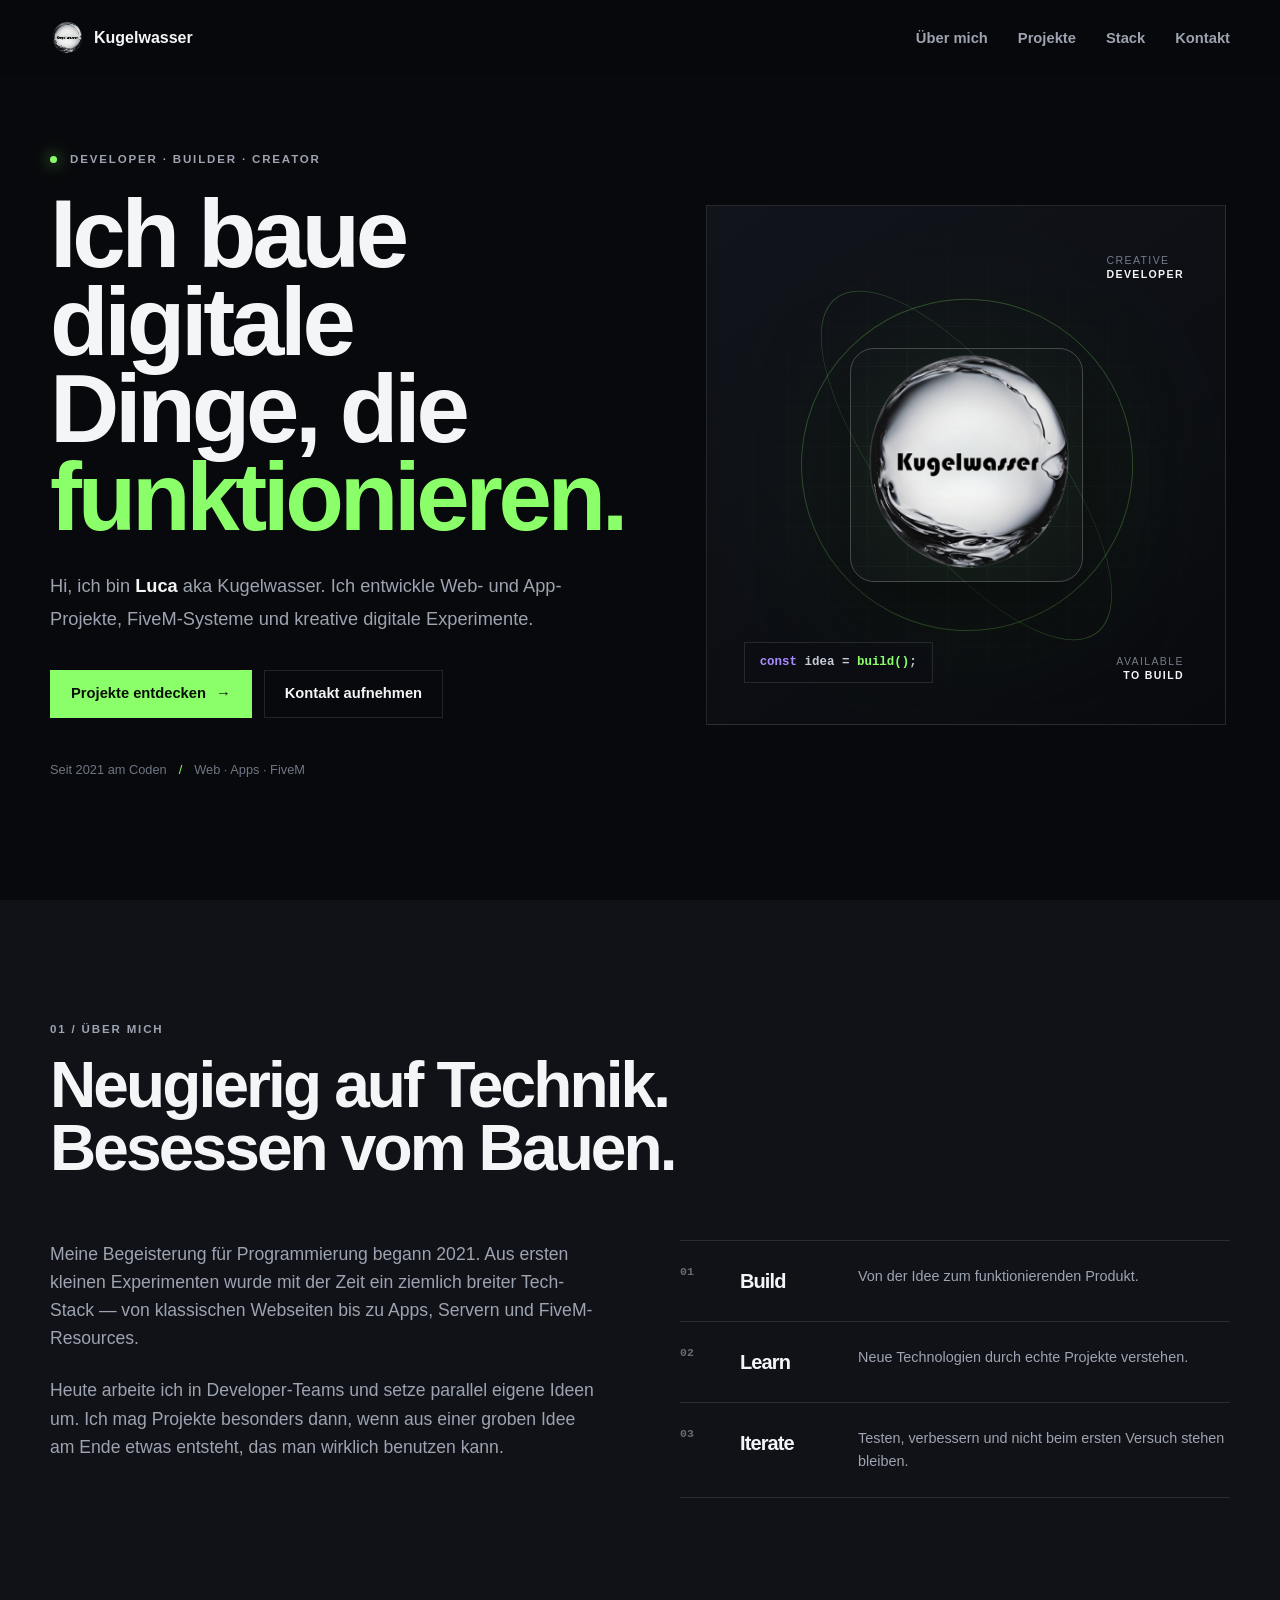
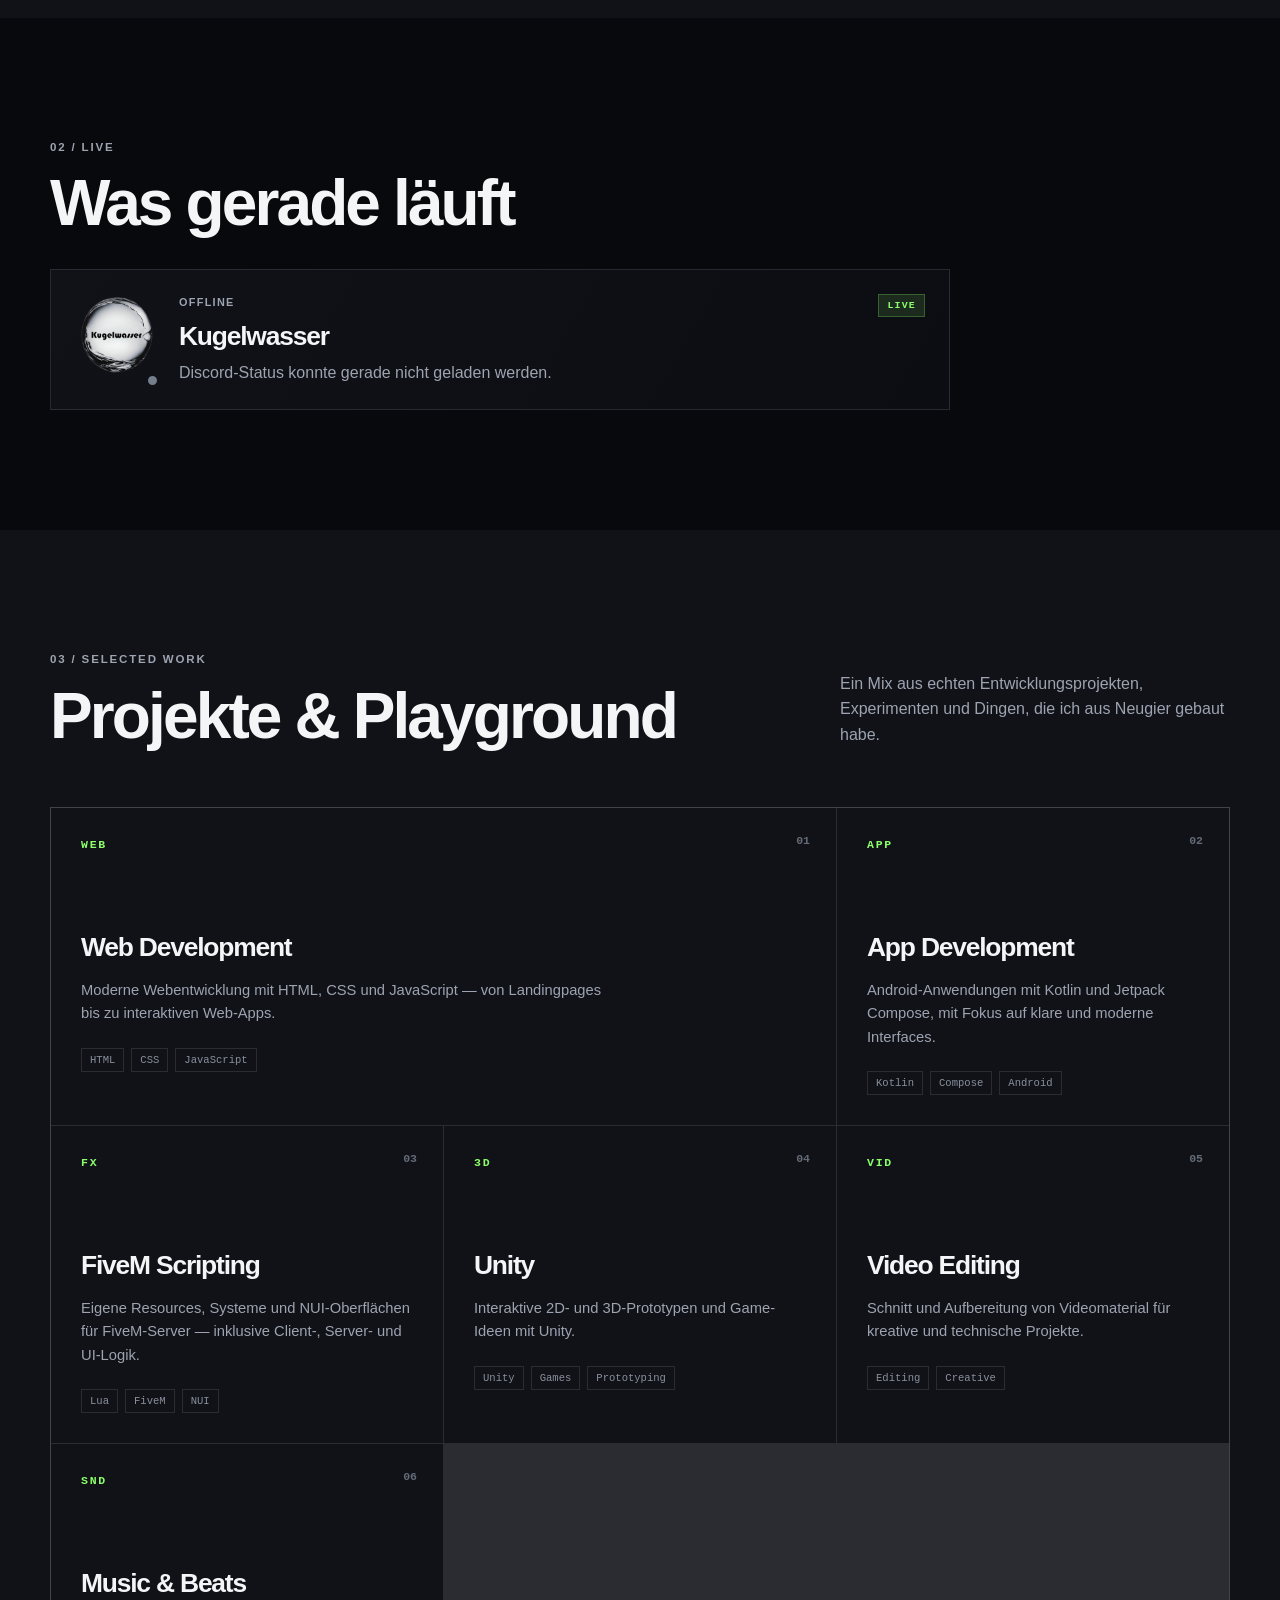
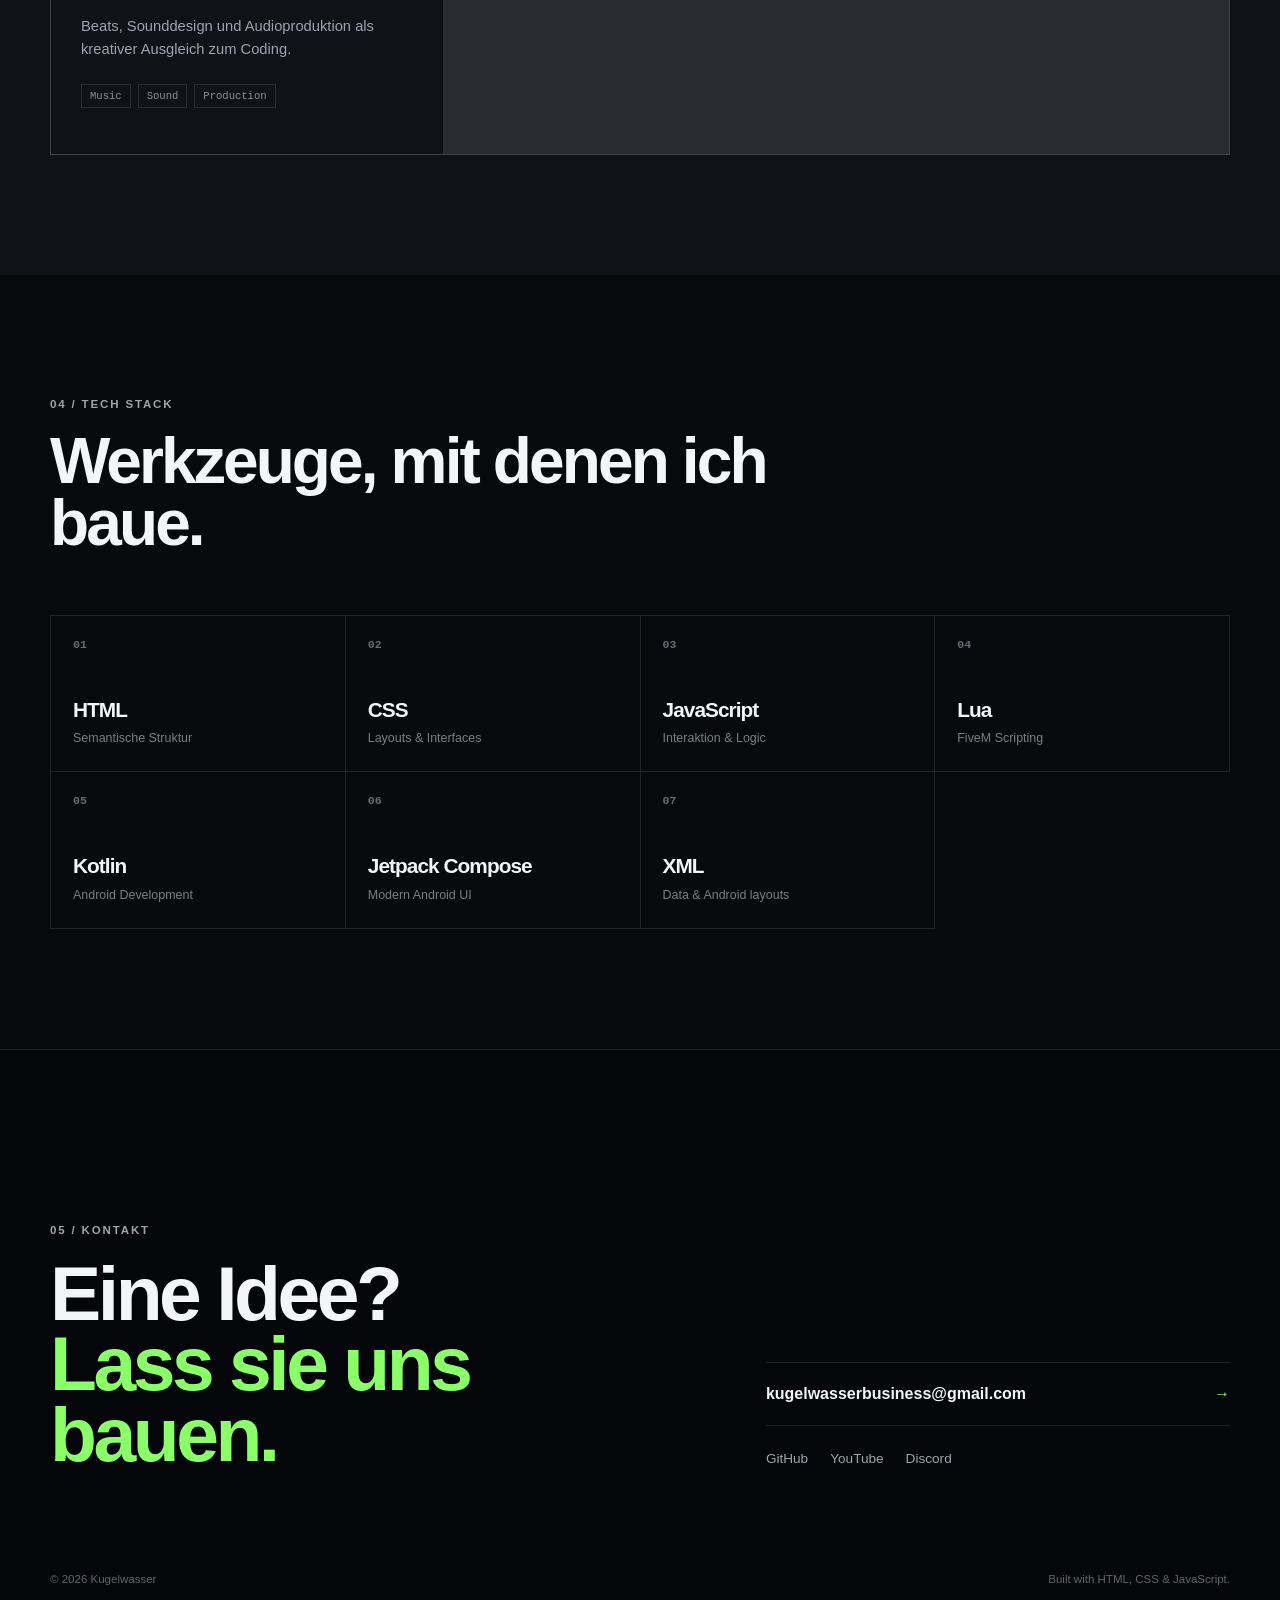
==== commit 64057dff: "fix: replace React wording and emoji arrows" ====
--- a/Kugelwasser Portfolio/index.html
+++ b/Kugelwasser Portfolio/index.html
@@ -13,195 +13,30 @@
 </head>
 <body>
     <a class="skip-link" href="#main">Zum Inhalt springen</a>
-
     <header class="site-header">
         <div class="container nav-wrap">
-            <a class="brand" href="#home" aria-label="Kugelwasser Startseite">
-                <img src="icon.png" alt="" class="brand-mark">
-                <span>Kugelwasser</span>
-            </a>
-
+            <a class="brand" href="#home" aria-label="Kugelwasser Startseite"><img src="icon.png" alt="" class="brand-mark"><span>Kugelwasser</span></a>
             <nav aria-label="Hauptnavigation">
-                <button class="mobile-menu-btn" type="button" aria-expanded="false" aria-controls="nav-links" aria-label="Menü öffnen">
-                    <span></span><span></span>
-                </button>
-                <ul class="nav-links" id="nav-links">
-                    <li><a href="#about">Über mich</a></li>
-                    <li><a href="#projects">Projekte</a></li>
-                    <li><a href="#skills">Stack</a></li>
-                    <li><a href="#contact">Kontakt</a></li>
-                </ul>
+                <button class="mobile-menu-btn" type="button" aria-expanded="false" aria-controls="nav-links" aria-label="Menü öffnen"><span></span><span></span></button>
+                <ul class="nav-links" id="nav-links"><li><a href="#about">Über mich</a></li><li><a href="#projects">Projekte</a></li><li><a href="#skills">Stack</a></li><li><a href="#contact">Kontakt</a></li></ul>
             </nav>
         </div>
     </header>
-
     <main id="main">
-        <section class="hero section" id="home">
-            <div class="hero-grid">
-                <div class="hero-copy reveal">
-                    <p class="eyebrow"><span class="eyebrow-dot"></span> Developer · Builder · Creator</p>
-                    <h1>Ich baue digitale Dinge, die <em>funktionieren.</em></h1>
-                    <p class="hero-lead">Hi, ich bin <strong>Luca</strong> aka Kugelwasser. Ich entwickle Web- und App-Projekte, FiveM-Systeme und kreative digitale Experimente.</p>
-                    <div class="hero-actions">
-                        <a class="button button-primary" href="#projects">Projekte entdecken <span aria-hidden="true">↗</span></a>
-                        <a class="button button-ghost" href="#contact">Kontakt aufnehmen</a>
-                    </div>
-                    <div class="hero-meta" aria-label="Kurzinfos">
-                        <span>Seit 2021 am Coden</span>
-                        <span class="meta-separator">/</span>
-                        <span>Web · Apps · FiveM</span>
-                    </div>
-                </div>
-
-                <div class="hero-visual reveal reveal-delay">
-                    <div class="visual-frame">
-                        <div class="visual-grid" aria-hidden="true"></div>
-                        <div class="visual-orbit orbit-one" aria-hidden="true"></div>
-                        <div class="visual-orbit orbit-two" aria-hidden="true"></div>
-                        <img src="icon.png" alt="Kugelwasser Logo" class="hero-avatar">
-                        <div class="code-card" aria-hidden="true">
-                            <span>const</span> idea = <b>build()</b>;
-                        </div>
-                        <div class="floating-label label-top">CREATIVE<br><b>DEVELOPER</b></div>
-                        <div class="floating-label label-bottom">AVAILABLE<br><b>TO BUILD</b></div>
-                    </div>
-                </div>
-            </div>
-        </section>
-
-        <section class="about section section-muted" id="about">
-            <div class="container">
-                <div class="section-heading reveal">
-                    <p class="eyebrow">01 / Über mich</p>
-                    <h2>Neugierig auf Technik. Besessen vom Bauen.</h2>
-                </div>
-                <div class="about-grid">
-                    <div class="about-copy reveal">
-                        <p>Meine Begeisterung für Programmierung begann 2021. Aus ersten kleinen Experimenten wurde mit der Zeit ein ziemlich breiter Tech-Stack — von klassischen Webseiten bis zu Apps, Servern und FiveM-Resources.</p>
-                        <p>Heute arbeite ich in Developer-Teams und setze parallel eigene Ideen um. Ich mag Projekte besonders dann, wenn aus einer groben Idee am Ende etwas entsteht, das man wirklich benutzen kann.</p>
-                    </div>
-                    <div class="principles reveal reveal-delay">
-                        <article><span>01</span><h3>Build</h3><p>Von der Idee zum funktionierenden Produkt.</p></article>
-                        <article><span>02</span><h3>Learn</h3><p>Neue Technologien durch echte Projekte verstehen.</p></article>
-                        <article><span>03</span><h3>Iterate</h3><p>Testen, verbessern und nicht beim ersten Versuch stehen bleiben.</p></article>
-                    </div>
-                </div>
-            </div>
-        </section>
-
-        <section class="status section" id="status">
-            <div class="container">
-                <div class="section-heading compact reveal">
-                    <p class="eyebrow">02 / Live</p>
-                    <h2>Was gerade läuft</h2>
-                </div>
-                <article class="status-card reveal">
-                    <div class="status-avatar-wrap">
-                        <img id="discord-avatar" src="icon.png" alt="Discord Avatar" class="discord-avatar">
-                        <span id="discord-status-dot" class="status-dot" aria-hidden="true"></span>
-                    </div>
-                    <div class="status-details">
-                        <div class="status-topline"><span id="discord-status-text">Lädt...</span></div>
-                        <h3 id="discord-name">Kugelwasser</h3>
-                        <p id="discord-activity">Discord-Status wird geladen...</p>
-                        <div id="discord-meta" class="activity-meta"></div>
-                    </div>
-                    <span class="live-label">LIVE</span>
-                </article>
-            </div>
-        </section>
-
-        <section class="projects section section-muted" id="projects">
-            <div class="container">
-                <div class="section-heading split reveal">
-                    <div><p class="eyebrow">03 / Selected work</p><h2>Projekte & Playground</h2></div>
-                    <p>Ein Mix aus echten Entwicklungsprojekten, Experimenten und Dingen, die ich aus Neugier gebaut habe.</p>
-                </div>
-                <div class="project-grid">
-                    <article class="project-card project-feature reveal">
-                        <div class="project-number">01</div>
-                        <div class="project-icon">WEB</div>
-                        <h3>Web Development</h3>
-                        <p>Moderne Webentwicklung mit HTML, CSS, JavaScript und React — von Landingpages bis zu interaktiven Web-Apps.</p>
-                        <div class="tag-row"><span>HTML</span><span>CSS</span><span>JavaScript</span><span>React</span></div>
-                    </article>
-                    <article class="project-card reveal reveal-delay">
-                        <div class="project-number">02</div>
-                        <div class="project-icon">APP</div>
-                        <h3>App Development</h3>
-                        <p>Android-Anwendungen mit Kotlin und Jetpack Compose, mit Fokus auf klare und moderne Interfaces.</p>
-                        <div class="tag-row"><span>Kotlin</span><span>Compose</span><span>Android</span></div>
-                    </article>
-                    <article class="project-card reveal">
-                        <div class="project-number">03</div>
-                        <div class="project-icon">FX</div>
-                        <h3>FiveM Scripting</h3>
-                        <p>Eigene Resources, Systeme und NUI-Oberflächen für FiveM-Server — inklusive Client-, Server- und UI-Logik.</p>
-                        <div class="tag-row"><span>Lua</span><span>FiveM</span><span>NUI</span></div>
-                    </article>
-                    <article class="project-card reveal reveal-delay">
-                        <div class="project-number">04</div>
-                        <div class="project-icon">3D</div>
-                        <h3>Unity</h3>
-                        <p>Interaktive 2D- und 3D-Prototypen und Game-Ideen mit Unity.</p>
-                        <div class="tag-row"><span>Unity</span><span>Games</span><span>Prototyping</span></div>
-                    </article>
-                    <article class="project-card reveal">
-                        <div class="project-number">05</div>
-                        <div class="project-icon">VID</div>
-                        <h3>Video Editing</h3>
-                        <p>Schnitt und Aufbereitung von Videomaterial für kreative und technische Projekte.</p>
-                        <div class="tag-row"><span>Editing</span><span>Creative</span></div>
-                    </article>
-                    <article class="project-card reveal reveal-delay">
-                        <div class="project-number">06</div>
-                        <div class="project-icon">SND</div>
-                        <h3>Music & Beats</h3>
-                        <p>Beats, Sounddesign und Audioproduktion als kreativer Ausgleich zum Coding.</p>
-                        <div class="tag-row"><span>Music</span><span>Sound</span><span>Production</span></div>
-                    </article>
-                </div>
-            </div>
-        </section>
-
-        <section class="skills section" id="skills">
-            <div class="container">
-                <div class="section-heading reveal">
-                    <p class="eyebrow">04 / Tech stack</p>
-                    <h2>Werkzeuge, mit denen ich baue.</h2>
-                </div>
-                <div class="skills-grid">
-                    <article class="tech-card reveal"><span class="tech-index">01</span><h3>HTML</h3><p>Semantische Struktur</p></article>
-                    <article class="tech-card reveal"><span class="tech-index">02</span><h3>CSS</h3><p>Layouts & Interfaces</p></article>
-                    <article class="tech-card reveal"><span class="tech-index">03</span><h3>JavaScript</h3><p>Interaktion & Logic</p></article>
-                    <article class="tech-card reveal"><span class="tech-index">04</span><h3>React</h3><p>Component-based UI</p></article>
-                    <article class="tech-card reveal"><span class="tech-index">05</span><h3>Kotlin</h3><p>Android Development</p></article>
-                    <article class="tech-card reveal"><span class="tech-index">06</span><h3>Jetpack Compose</h3><p>Modern Android UI</p></article>
-                    <article class="tech-card reveal"><span class="tech-index">07</span><h3>Lua</h3><p>FiveM Scripting</p></article>
-                    <article class="tech-card reveal"><span class="tech-index">08</span><h3>XML</h3><p>Data & Android layouts</p></article>
-                </div>
-            </div>
-        </section>
+        <section class="hero section" id="home"><div class="hero-grid"><div class="hero-copy reveal"><p class="eyebrow"><span class="eyebrow-dot"></span> Developer · Builder · Creator</p><h1>Ich baue digitale Dinge, die <em>funktionieren.</em></h1><p class="hero-lead">Hi, ich bin <strong>Luca</strong> aka Kugelwasser. Ich entwickle Web- und App-Projekte, FiveM-Systeme und kreative digitale Experimente.</p><div class="hero-actions"><a class="button button-primary" href="#projects">Projekte entdecken <span aria-hidden="true" class="arrow">→</span></a><a class="button button-ghost" href="#contact">Kontakt aufnehmen</a></div><div class="hero-meta"><span>Seit 2021 am Coden</span><span class="meta-separator">/</span><span>Web · Apps · FiveM</span></div></div><div class="hero-visual reveal reveal-delay"><div class="visual-frame"><div class="visual-grid" aria-hidden="true"></div><div class="visual-orbit orbit-one" aria-hidden="true"></div><div class="visual-orbit orbit-two" aria-hidden="true"></div><img src="icon.png" alt="Kugelwasser Logo" class="hero-avatar"><div class="code-card" aria-hidden="true"><span>const</span> idea = <b>build()</b>;</div><div class="floating-label label-top">CREATIVE<br><b>DEVELOPER</b></div><div class="floating-label label-bottom">AVAILABLE<br><b>TO BUILD</b></div></div></div></div></section>
+        <section class="about section section-muted" id="about"><div class="container"><div class="section-heading reveal"><p class="eyebrow">01 / Über mich</p><h2>Neugierig auf Technik. Besessen vom Bauen.</h2></div><div class="about-grid"><div class="about-copy reveal"><p>Meine Begeisterung für Programmierung begann 2021. Aus ersten kleinen Experimenten wurde mit der Zeit ein ziemlich breiter Tech-Stack — von klassischen Webseiten bis zu Apps, Servern und FiveM-Resources.</p><p>Heute arbeite ich in Developer-Teams und setze parallel eigene Ideen um. Ich mag Projekte besonders dann, wenn aus einer groben Idee am Ende etwas entsteht, das man wirklich benutzen kann.</p></div><div class="principles reveal reveal-delay"><article><span>01</span><h3>Build</h3><p>Von der Idee zum funktionierenden Produkt.</p></article><article><span>02</span><h3>Learn</h3><p>Neue Technologien durch echte Projekte verstehen.</p></article><article><span>03</span><h3>Iterate</h3><p>Testen, verbessern und nicht beim ersten Versuch stehen bleiben.</p></article></div></div></div></section>
+        <section class="status section" id="status"><div class="container"><div class="section-heading compact reveal"><p class="eyebrow">02 / Live</p><h2>Was gerade läuft</h2></div><article class="status-card reveal"><div class="status-avatar-wrap"><img id="discord-avatar" src="icon.png" alt="Discord Avatar" class="discord-avatar"><span id="discord-status-dot" class="status-dot" aria-hidden="true"></span></div><div class="status-details"><div class="status-topline"><span id="discord-status-text">Lädt...</span></div><h3 id="discord-name">Kugelwasser</h3><p id="discord-activity">Discord-Status wird geladen...</p><div id="discord-meta" class="activity-meta"></div></div><span class="live-label">LIVE</span></article></div></section>
+        <section class="projects section section-muted" id="projects"><div class="container"><div class="section-heading split reveal"><div><p class="eyebrow">03 / Selected work</p><h2>Projekte & Playground</h2></div><p>Ein Mix aus echten Entwicklungsprojekten, Experimenten und Dingen, die ich aus Neugier gebaut habe.</p></div><div class="project-grid">
+            <article class="project-card project-feature reveal"><div class="project-number">01</div><div class="project-icon">WEB</div><h3>Web Development</h3><p>Moderne Webentwicklung mit HTML, CSS und JavaScript — von Landingpages bis zu interaktiven Web-Apps.</p><div class="tag-row"><span>HTML</span><span>CSS</span><span>JavaScript</span></div></article>
+            <article class="project-card reveal reveal-delay"><div class="project-number">02</div><div class="project-icon">APP</div><h3>App Development</h3><p>Android-Anwendungen mit Kotlin und Jetpack Compose, mit Fokus auf klare und moderne Interfaces.</p><div class="tag-row"><span>Kotlin</span><span>Compose</span><span>Android</span></div></article>
+            <article class="project-card reveal"><div class="project-number">03</div><div class="project-icon">FX</div><h3>FiveM Scripting</h3><p>Eigene Resources, Systeme und NUI-Oberflächen für FiveM-Server — inklusive Client-, Server- und UI-Logik.</p><div class="tag-row"><span>Lua</span><span>FiveM</span><span>NUI</span></div></article>
+            <article class="project-card reveal reveal-delay"><div class="project-number">04</div><div class="project-icon">3D</div><h3>Unity</h3><p>Interaktive 2D- und 3D-Prototypen und Game-Ideen mit Unity.</p><div class="tag-row"><span>Unity</span><span>Games</span><span>Prototyping</span></div></article>
+            <article class="project-card reveal"><div class="project-number">05</div><div class="project-icon">VID</div><h3>Video Editing</h3><p>Schnitt und Aufbereitung von Videomaterial für kreative und technische Projekte.</p><div class="tag-row"><span>Editing</span><span>Creative</span></div></article>
+            <article class="project-card reveal reveal-delay"><div class="project-number">06</div><div class="project-icon">SND</div><h3>Music & Beats</h3><p>Beats, Sounddesign und Audioproduktion als kreativer Ausgleich zum Coding.</p><div class="tag-row"><span>Music</span><span>Sound</span><span>Production</span></div></article>
+        </div></div></section>
+        <section class="skills section" id="skills"><div class="container"><div class="section-heading reveal"><p class="eyebrow">04 / Tech stack</p><h2>Werkzeuge, mit denen ich baue.</h2></div><div class="skills-grid"><article class="tech-card reveal"><span class="tech-index">01</span><h3>HTML</h3><p>Semantische Struktur</p></article><article class="tech-card reveal"><span class="tech-index">02</span><h3>CSS</h3><p>Layouts & Interfaces</p></article><article class="tech-card reveal"><span class="tech-index">03</span><h3>JavaScript</h3><p>Interaktion & Logic</p></article><article class="tech-card reveal"><span class="tech-index">04</span><h3>Lua</h3><p>FiveM Scripting</p></article><article class="tech-card reveal"><span class="tech-index">05</span><h3>Kotlin</h3><p>Android Development</p></article><article class="tech-card reveal"><span class="tech-index">06</span><h3>Jetpack Compose</h3><p>Modern Android UI</p></article><article class="tech-card reveal"><span class="tech-index">07</span><h3>XML</h3><p>Data & Android layouts</p></article></div></div></section>
     </main>
-
-    <footer id="contact">
-        <div class="container footer-inner">
-            <div class="footer-copy reveal">
-                <p class="eyebrow">05 / Kontakt</p>
-                <h2>Eine Idee?<br><em>Lass sie uns bauen.</em></h2>
-            </div>
-            <div class="footer-actions reveal reveal-delay">
-                <a class="contact-link" href="mailto:kugelwasserbusiness@gmail.com">kugelwasserbusiness@gmail.com <span>↗</span></a>
-                <div class="social-links">
-                    <a href="https://github.com/kugelwasser" target="_blank" rel="noreferrer">GitHub</a>
-                    <a href="https://www.youtube.com/@Kugelwasser" target="_blank" rel="noreferrer">YouTube</a>
-                    <a href="https://discord.com/users/832589436977807420" target="_blank" rel="noreferrer">Discord</a>
-                </div>
-            </div>
-        </div>
-        <div class="container footer-bottom"><span>© 2026 Kugelwasser</span><span>Built with HTML, CSS & JavaScript.</span></div>
-    </footer>
-
+    <footer id="contact"><div class="container footer-inner"><div class="footer-copy reveal"><p class="eyebrow">05 / Kontakt</p><h2>Eine Idee?<br><em>Lass sie uns bauen.</em></h2></div><div class="footer-actions reveal reveal-delay"><a class="contact-link" href="mailto:kugelwasserbusiness@gmail.com">kugelwasserbusiness@gmail.com <span class="arrow" aria-hidden="true">→</span></a><div class="social-links"><a href="https://github.com/kugelwasser" target="_blank" rel="noreferrer">GitHub</a><a href="https://www.youtube.com/@Kugelwasser" target="_blank" rel="noreferrer">YouTube</a><a href="https://discord.com/users/832589436977807420" target="_blank" rel="noreferrer">Discord</a></div></div></div><div class="container footer-bottom"><span>© 2026 Kugelwasser</span><span>Built with HTML, CSS & JavaScript.</span></div></footer>
     <script src="script.js"></script>
 </body>
 </html>
--- a/Kugelwasser Portfolio/styles.css
+++ b/Kugelwasser Portfolio/styles.css
@@ -1,701 +1,198 @@
-:root {
-    --primary: #2563eb;
-    --primary-dark: #1d4ed8;
-    --secondary: #7e22ce;
-    --dark: #0f172a;
-    --light: #f8fafc;
-    --gray: #64748b;
-    --transition: all 0.3s ease;
-}
-
-* {
-    margin: 0;
-    padding: 0;
-    box-sizing: border-box;
-}
-
-html {
-    scroll-behavior: smooth;
-}
-
-body {
-    font-family: 'Poppins', sans-serif;
-    background-color: var(--dark);
-    color: var(--light);
-    line-height: 1.6;
-    overflow-x: hidden;
-}
-
-h1, h2, h3, h4 {
-    font-family: 'Montserrat', sans-serif;
-    font-weight: 700;
-}
-
-.container {
-    width: 90%;
-    max-width: 1200px;
-    margin: 0 auto;
-    padding: 0 15px;
-}
-
-header {
-    position: fixed;
-    top: 0;
-    left: 0;
-    width: 100%;
-    z-index: 1000;
-    background-color: rgba(15, 23, 42, 0.95);
-    backdrop-filter: blur(10px);
-    box-shadow: 0 4px 20px rgba(0, 0, 0, 0.1);
-    transition: var(--transition);
-}
-
-.navbar {
-    display: flex;
-    justify-content: space-between;
-    align-items: center;
-    padding: 1.2rem 0;
-}
-
-.logo-container {
-    display: flex;
-    align-items: center;
-    gap: 10px;
-}
-
-.logo {
-    width: 50px;
-    height: 50px;
-    border-radius: 50%;
-    object-fit: cover;
-    border: 2px solid var(--primary);
-}
-
-.logo-text {
-    font-size: 1.5rem;
-    font-weight: 700;
-    background: linear-gradient(90deg, var(--primary), var(--secondary));
-    -webkit-background-clip: text;
-    -webkit-text-fill-color: transparent;
-}
-
-.nav-links {
-    display: flex;
-    list-style: none;
-    gap: 2rem;
-}
-
-.nav-links a {
-    color: var(--light);
-    text-decoration: none;
-    font-weight: 500;
-    position: relative;
-    padding: 0.5rem 0;
-    transition: var(--transition);
-}
-
-.nav-links a:after {
-    content: '';
-    position: absolute;
-    bottom: 0;
-    left: 0;
-    width: 0;
-    height: 2px;
-    background: var(--primary);
-    transition: var(--transition);
-}
-
-.nav-links a:hover {
-    color: var(--primary);
-}
-
-.nav-links a:hover:after {
-    width: 100%;
-}
-
-.mobile-menu-btn {
-    display: none;
-    background: none;
-    border: none;
-    color: var(--light);
-    font-size: 1.5rem;
-    cursor: pointer;
-}
-
-.hero {
-    min-height: 100vh;
-    display: flex;
-    align-items: center;
-    padding: 100px 0 50px;
-    position: relative;
-    overflow: hidden;
-}
-
-.hero::before {
-    content: '';
-    position: absolute;
-    top: 0;
-    left: 0;
-    width: 100%;
-    height: 100%;
-    background: radial-gradient(circle at 20% 80%, rgba(37, 99, 235, 0.15) 0%, transparent 50%),
-                radial-gradient(circle at 80% 20%, rgba(126, 34, 206, 0.15) 0%, transparent 50%);
-    z-index: -1;
-}
-
-.hero-content {
-    display: flex;
-    align-items: center;
-    justify-content: space-between;
-    gap: 3rem;
-}
-
-.hero-text {
-    flex: 1;
-    max-width: 600px;
-}
-
-.hero-image {
-    flex: 1;
-    display: flex;
-    justify-content: center;
-    position: relative;
-}
-
-.hero-image img {
-    width: 300px;
-    height: 300px;
-    border-radius: 50%;
-    object-fit: cover;
-    border: 4px solid var(--primary);
-    box-shadow: 0 10px 30px rgba(37, 99, 235, 0.3);
-    animation: float 6s ease-in-out infinite;
-}
-
-@keyframes float {
-    0%, 100% { transform: translateY(0); }
-    50% { transform: translateY(-20px); }
-}
-
-.hero h1 {
-    font-size: 3.5rem;
-    margin-bottom: 1rem;
-    line-height: 1.2;
-}
-
-.hero h1 span {
-    background: linear-gradient(90deg, var(--primary), var(--secondary));
-    -webkit-background-clip: text;
-    -webkit-text-fill-color: transparent;
-}
-
-.hero p {
-    font-size: 1.2rem;
-    margin-bottom: 2rem;
-    color: #cbd5e1;
-}
-
-.highlight {
-    color: var(--primary);
-    font-weight: 600;
-}
-
-.hero-buttons {
-    display: flex;
-    gap: 1rem;
-    margin-top: 2rem;
-}
-
-.btn {
-    display: inline-block;
-    padding: 12px 30px;
-    border-radius: 50px;
-    text-decoration: none;
-    font-weight: 600;
-    transition: var(--transition);
-    cursor: pointer;
-    border: none;
-    font-size: 1rem;
-}
-
-.btn-primary {
-    background: linear-gradient(90deg, var(--primary), var(--secondary));
-    color: white;
-    box-shadow: 0 4px 15px rgba(37, 99, 235, 0.3);
-}
-
-.btn-primary:hover {
-    transform: translateY(-3px);
-    box-shadow: 0 7px 20px rgba(37, 99, 235, 0.4);
-}
-
-.btn-secondary {
-    background: transparent;
-    color: var(--light);
-    border: 2px solid var(--gray);
-}
-
-.btn-secondary:hover {
-    border-color: var(--primary);
-    color: var(--primary);
-}
-
-.about {
-    padding: 100px 0;
-    background-color: rgba(15, 23, 42, 0.7);
-}
-
-.section-title {
-    text-align: center;
-    margin-bottom: 3rem;
-}
-
-.section-title h2 {
-    font-size: 2.5rem;
-    margin-bottom: 1rem;
-    position: relative;
-    display: inline-block;
-}
-
-.section-title h2::after {
-    content: '';
-    position: absolute;
-    bottom: -10px;
-    left: 50%;
-    transform: translateX(-50%);
-    width: 80px;
-    height: 4px;
-    background: linear-gradient(90deg, var(--primary), var(--secondary));
-    border-radius: 2px;
-}
-
-.section-title p {
-    color: #cbd5e1;
-    max-width: 600px;
-    margin: 0 auto;
-}
-
-.about-content {
-    display: flex;
-    align-items: center;
-    gap: 3rem;
-}
-
-.about-text {
-    flex: 2;
-}
-
-.about-text p {
-    margin-bottom: 1.5rem;
-    font-size: 1.1rem;
-    color: #cbd5e1;
-}
-
-.skills {
-    flex: 1;
-    display: flex;
-    flex-direction: column;
-    gap: 1rem;
-}
-
-.skill-item {
-    background: rgba(30, 41, 59, 0.5);
-    padding: 1rem;
-    border-radius: 10px;
-    border-left: 4px solid var(--primary);
-}
-
-.skill-item h4 {
-    margin-bottom: 0.5rem;
-    color: var(--primary);
-}
-
-.status {
-    padding: 100px 0;
-    background-color: rgba(15, 23, 42, 0.7);
-}
-
-.status-card {
-    display: flex;
-    align-items: center;
-    gap: 2rem;
-    max-width: 760px;
-    margin: 0 auto;
-    background: rgba(30, 41, 59, 0.7);
-    border: 1px solid rgba(255, 255, 255, 0.08);
-    border-radius: 24px;
-    padding: 2rem;
-    box-shadow: 0 20px 40px rgba(15, 23, 42, 0.25);
-}
-
-.status-avatar-wrap {
-    position: relative;
-    flex-shrink: 0;
-}
-
-.discord-avatar {
-    width: 110px;
-    height: 110px;
-    border-radius: 50%;
-    object-fit: cover;
-    border: 3px solid rgba(37, 99, 235, 0.8);
-    box-shadow: 0 10px 25px rgba(37, 99, 235, 0.25);
-}
-
-.status-details {
-    flex: 1;
-}
-
-.status-topline {
-    display: flex;
-    align-items: center;
-    gap: 0.7rem;
-    margin-bottom: 0.5rem;
-    color: #cbd5e1;
-    font-weight: 500;
-}
-
-.status-dot {
-    display: inline-block;
-    width: 12px;
-    height: 12px;
-    border-radius: 50%;
-    background: #43b581;
-    box-shadow: 0 0 0 6px rgba(67, 181, 129, 0.12);
-}
-
-.status-card h3 {
-    font-size: 2rem;
-    margin-bottom: 0.5rem;
-}
-
-.status-card p {
-    color: #dbeafe;
-    font-size: 1.05rem;
-    margin-bottom: 0.6rem;
-}
-
-.activity-meta {
-    color: #a5b4fc;
-    font-size: 0.95rem;
-    opacity: 0;
-    transition: opacity 0.2s ease;
-}
-
-.activity-meta.visible {
-    opacity: 1;
-}
-
-.projects {
-    padding: 100px 0;
-}
-
-.project-list {
-    display: grid;
-    grid-template-columns: repeat(auto-fill, minmax(300px, 1fr));
-    gap: 2rem;
-}
-
-.project-card {
-    background: rgba(30, 41, 59, 0.5);
-    border-radius: 15px;
-    padding: 2rem;
-    transition: var(--transition);
-    border: 1px solid rgba(255, 255, 255, 0.1);
-    position: relative;
-    overflow: hidden;
-}
-
-.project-card::before {
-    content: '';
-    position: absolute;
-    top: 0;
-    left: 0;
-    width: 100%;
-    height: 5px;
-    background: linear-gradient(90deg, var(--primary), var(--secondary));
-}
-
-.project-card:hover {
-    transform: translateY(-10px);
-    box-shadow: 0 15px 30px rgba(0, 0, 0, 0.2);
-}
-
-.project-icon {
-    font-size: 2.5rem;
-    margin-bottom: 1.5rem;
-    color: var(--primary);
-}
-
-.project-card h3 {
-    font-size: 1.5rem;
-    margin-bottom: 1rem;
-}
-
-.project-card p {
-    color: #cbd5e1;
-    margin-bottom: 1.5rem;
-}
-
-.project-status {
-    display: inline-block;
-    padding: 5px 15px;
-    background: rgba(37, 99, 235, 0.2);
-    color: var(--primary);
-    border-radius: 20px;
-    font-size: 0.9rem;
-    font-weight: 500;
-}
-
-.languages {
-    padding: 100px 0;
-    background-color: rgba(15, 23, 42, 0.7);
-}
-
-.languages-grid {
-    display: grid;
-    grid-template-columns: repeat(auto-fill, minmax(280px, 1fr));
-    gap: 2rem;
-}
-
-.language-card {
-    background: rgba(30, 41, 59, 0.5);
-    border-radius: 15px;
-    padding: 2rem;
-    text-align: center;
-    transition: transform 0.3s ease, box-shadow 0.3s ease;
-    border: 1px solid rgba(255, 255, 255, 0.1);
-    position: relative;
-    overflow: hidden;
-    cursor: pointer;
-}
-
-.language-card::before {
-    content: '';
-    position: absolute;
-    top: 0;
-    left: 0;
-    width: 100%;
-    height: 5px;
-    background: linear-gradient(90deg, var(--primary), var(--secondary));
-}
-
-.language-card:hover {
-    transform: translateY(-10px);
-    box-shadow: 0 15px 30px rgba(0, 0, 0, 0.2);
-}
-
-.language-icon {
-    width: 80px;
-    height: 80px;
-    margin: 0 auto 1.5rem;
-    display: flex;
-    align-items: center;
-    justify-content: center;
-    background: rgba(255, 255, 255, 0.1);
-    border-radius: 50%;
-    padding: 15px;
-    transition: var(--transition);
-}
-
-.language-icon img {
-    width: 100%;
-    height: 100%;
-    object-fit: contain;
-    transition: var(--transition);
-}
-
-.language-card.python .language-icon {
-    background: rgba(53, 114, 165, 0.2);
-}
-
-.language-card.java .language-icon {
-    background: rgba(237, 76, 43, 0.2);
-}
-
-.language-card.html .language-icon {
-    background: rgba(227, 79, 38, 0.2);
-}
-
-.language-card.css .language-icon {
-    background: rgba(33, 76, 229, 0.2);
-}
-
-.language-card.javascript .language-icon {
-    background: rgba(247, 223, 30, 0.2);
-}
-
-.language-card.cpp .language-icon {
-    background: rgba(0, 90, 156, 0.2);
-}
-
-.language-card h3 {
-    font-size: 1.5rem;
-    margin-bottom: 1rem;
-}
-
-.language-info {
-    height: auto;
-    overflow: visible;
-    opacity: 1;
-    margin-top: 1rem;
-}
-
-.language-info p {
-    color: #cbd5e1;
-    font-size: 0.95rem;
-    line-height: 1.6;
-}
-
-footer {
-    background: rgba(15, 23, 42, 0.9);
-    padding: 60px 0 30px;
-    text-align: center;
-}
-
-.footer-content {
-    display: flex;
-    flex-direction: column;
-    align-items: center;
-    gap: 2rem;
-}
-
-.social-links {
-    display: flex;
-    gap: 1.5rem;
-    margin-bottom: 2rem;
-}
-
-.social-links a {
-    display: flex;
-    align-items: center;
-    justify-content: center;
-    width: 70px;
-    height: 70px;
-    border-radius: 50%;
-    background: rgba(30, 41, 59, 0.7);
-    color: var(--light);
-    font-size: 1.2rem;
-    transition: var(--transition);
-    text-decoration: none;
-}
-
-.mail:hover {
-    background: rgb(37, 99, 235);
-}
-
-.discord:hover {
-    background: rgb(79, 32, 154);
-}
-
-.youtube:hover {
-    background: rgb(255, 0, 0);
-}
-
-.github:hover {
-    background: #24292e;
-}
-
-.social-links a:hover {
-    transform: translateY(-5px);
-}
-
-.footer-text p {
-    color: #94a3b8;
-    margin-bottom: 0.5rem;
-}
-
-.copyright {
-    margin-top: 2rem;
-    padding-top: 2rem;
-    border-top: 1px solid rgba(255, 255, 255, 0.1);
-    width: 100%;
-    color: #64748b;
-    font-size: 0.9rem;
-}
-
-.animate-on-scroll {
-    opacity: 0;
-    transform: translateY(30px);
-    transition: opacity 0.8s ease, transform 0.8s ease;
-}
-
-.animate-on-scroll.visible {
-    opacity: 1;
-    transform: translateY(0);
-}
-
-@media (max-width: 992px) {
-    .hero-content {
-        flex-direction: column;
-        text-align: center;
-    }
-    
-    .hero-text {
-        max-width: 100%;
-    }
-    
-    .hero-buttons {
-        justify-content: center;
-    }
-    
-    .about-content {
-        flex-direction: column;
-    }
-}
-
-@media (max-width: 768px) {
-    .nav-links {
-        display: none;
-        position: absolute;
-        top: 100%;
-        left: 0;
-        width: 100%;
-        background: var(--dark);
-        flex-direction: column;
-        padding: 1rem 0;
-        text-align: center;
-        box-shadow: 0 10px 20px rgba(0, 0, 0, 0.1);
-    }
-    
-    .nav-links.active {
-        display: flex;
-    }
-    
-    .mobile-menu-btn {
-        display: block;
-    }
-    
-    .hero h1 {
-        font-size: 2.5rem;
-    }
-    
-    .section-title h2 {
-        font-size: 2rem;
-    }
-    
-    .languages-grid {
-        grid-template-columns: repeat(auto-fill, minmax(250px, 1fr));
-    }
-}
-
-@media (max-width: 576px) {
-    .hero h1 {
-        font-size: 2rem;
-    }
-    
-    .hero-buttons {
-        flex-direction: column;
-        align-items: center;
-    }
-    
-    .btn {
-        width: 100%;
-        max-width: 250px;
-    }
-    
-    .project-list,
-    .languages-grid {
-        grid-template-columns: 1fr;
-    }
-}+:root {
+    --bg: #08090c;
+    --surface: #101218;
+    --surface-2: #151821;
+    --text: #f4f5f7;
+    --muted: #9da3b0;
+    --line: rgba(255,255,255,.11);
+    --accent: #8bff6a;
+    --accent-soft: rgba(139,255,106,.12);
+    --max: 1180px;
+    --ease: cubic-bezier(.2,.75,.25,1);
+}
+
+* { box-sizing: border-box; margin: 0; padding: 0; }
+html { scroll-behavior: smooth; }
+body {
+    background: var(--bg);
+    color: var(--text);
+    font-family: 'DM Sans', sans-serif;
+    line-height: 1.6;
+    overflow-x: hidden;
+}
+body::before {
+    content: '';
+    position: fixed;
+    inset: 0;
+    pointer-events: none;
+    opacity: .35;
+    background-image: radial-gradient(rgba(255,255,255,.06) 1px, transparent 1px);
+    background-size: 24px 24px;
+    mask-image: linear-gradient(to bottom, black, transparent 75%);
+}
+
+h1,h2,h3 { font-family: 'Space Grotesk', sans-serif; letter-spacing: -.045em; }
+a { color: inherit; }
+.container { width: min(calc(100% - 48px), var(--max)); margin-inline: auto; }
+.section { padding: 120px 0; position: relative; }
+.section-muted { background: var(--surface); }
+.skip-link { position: fixed; left: 16px; top: -80px; z-index: 2000; background: var(--accent); color: #071006; padding: 10px 14px; font-weight: 700; }
+.skip-link:focus { top: 16px; }
+
+.site-header {
+    position: fixed; inset: 0 0 auto; z-index: 1000;
+    border-bottom: 1px solid transparent;
+    background: rgba(8,9,12,.72);
+    backdrop-filter: blur(18px);
+}
+.nav-wrap { min-height: 76px; display:flex; align-items:center; justify-content:space-between; }
+.brand { display:flex; align-items:center; gap:10px; text-decoration:none; font-weight:700; }
+.brand-mark { width:34px; height:34px; border-radius:9px; object-fit:cover; }
+.nav-links { display:flex; list-style:none; gap:30px; }
+.nav-links a { color:var(--muted); text-decoration:none; font-size:.92rem; font-weight:600; transition:color .2s ease; }
+.nav-links a:hover,.nav-links a:focus-visible { color:var(--text); }
+.mobile-menu-btn { display:none; }
+
+.hero { min-height: 100svh; display:grid; align-items:center; padding-top:150px; overflow:hidden; }
+.hero-grid { width:min(calc(100% - 48px), var(--max)); margin:auto; display:grid; grid-template-columns:1.05fr .95fr; gap:70px; align-items:center; }
+.eyebrow { color:var(--muted); text-transform:uppercase; letter-spacing:.16em; font-size:.72rem; font-weight:700; }
+.eyebrow-dot { display:inline-block; width:7px; height:7px; margin-right:8px; border-radius:50%; background:var(--accent); box-shadow:0 0 16px var(--accent); }
+.hero h1 { max-width:800px; font-size:clamp(3.6rem,7.5vw,7rem); line-height:.91; margin:22px 0 30px; }
+em { color:var(--accent); font-style:normal; }
+.hero-lead { max-width:650px; color:var(--muted); font-size:1.14rem; line-height:1.8; }
+.hero-lead strong { color:var(--text); }
+.hero-actions { display:flex; flex-wrap:wrap; gap:12px; margin-top:34px; }
+.button { display:inline-flex; align-items:center; gap:10px; min-height:48px; padding:0 20px; border:1px solid var(--line); text-decoration:none; font-weight:700; font-size:.92rem; transition:transform .2s var(--ease), background .2s ease, border-color .2s ease; }
+.button:hover { transform:translateY(-2px); }
+.button-primary { background:var(--accent); border-color:var(--accent); color:#081006; }
+.button-primary:hover { background:#a2ff89; }
+.button-ghost { background:transparent; color:var(--text); }
+.button-ghost:hover { border-color:rgba(255,255,255,.3); background:rgba(255,255,255,.04); }
+.hero-meta { display:flex; gap:12px; margin-top:42px; color:#6f7684; font-size:.8rem; }
+.meta-separator { color:var(--accent); }
+
+.hero-visual { min-height:560px; display:grid; place-items:center; }
+.visual-frame { width:min(100%,520px); aspect-ratio:1; position:relative; border:1px solid var(--line); background:linear-gradient(145deg,#11141b,#090a0e); overflow:hidden; }
+.visual-grid { position:absolute; inset:0; background-image:linear-gradient(rgba(255,255,255,.05) 1px,transparent 1px),linear-gradient(90deg,rgba(255,255,255,.05) 1px,transparent 1px); background-size:40px 40px; mask-image:radial-gradient(circle at center,black,transparent 72%); }
+.visual-frame::after { content:''; position:absolute; width:240px; height:240px; border-radius:50%; background:var(--accent); filter:blur(90px); opacity:.12; top:30%; left:28%; }
+.hero-avatar { position:absolute; z-index:2; width:45%; aspect-ratio:1; object-fit:cover; border-radius:24px; left:27.5%; top:27.5%; border:1px solid rgba(255,255,255,.22); box-shadow:0 30px 80px rgba(0,0,0,.55); }
+.visual-orbit { position:absolute; border:1px solid rgba(139,255,106,.25); border-radius:50%; inset:18%; transform:rotate(-18deg); }
+.orbit-two { inset:9%; transform:rotate(52deg) scaleY(.38); }
+.code-card { position:absolute; z-index:3; left:7%; bottom:8%; padding:12px 15px; border:1px solid var(--line); background:rgba(12,14,18,.9); font:600 .78rem/1.2 ui-monospace,SFMono-Regular,Menlo,monospace; color:#c5cbd5; }
+.code-card span { color:#a98bff; }
+.code-card b { color:var(--accent); }
+.floating-label { position:absolute; z-index:3; color:#747b89; font-size:.66rem; letter-spacing:.13em; line-height:1.35; }
+.floating-label b { color:var(--text); }
+.label-top { top:9%; right:8%; }
+.label-bottom { bottom:8%; right:8%; text-align:right; }
+
+.section-heading { max-width:850px; margin-bottom:60px; }
+.section-heading h2 { font-size:clamp(2.4rem,5vw,4.6rem); line-height:.98; margin-top:16px; }
+.section-heading.compact { margin-bottom:34px; }
+.section-heading.split { max-width:none; display:flex; justify-content:space-between; gap:50px; align-items:end; }
+.section-heading.split > p { max-width:390px; color:var(--muted); }
+
+.about-grid { display:grid; grid-template-columns:1fr 1fr; gap:80px; align-items:start; }
+.about-copy { max-width:650px; color:var(--muted); font-size:1.1rem; }
+.about-copy p + p { margin-top:24px; }
+.principles { border-top:1px solid var(--line); }
+.principles article { display:grid; grid-template-columns:42px 100px 1fr; gap:18px; align-items:start; padding:24px 0; border-bottom:1px solid var(--line); }
+.principles span,.project-number,.tech-index { color:#646b77; font:600 .72rem ui-monospace,SFMono-Regular,Menlo,monospace; }
+.principles h3 { font-size:1.25rem; }
+.principles p { color:var(--muted); font-size:.9rem; }
+
+.status-card { max-width:900px; min-height:130px; display:flex; align-items:center; gap:22px; position:relative; padding:24px; border:1px solid var(--line); background:linear-gradient(120deg,var(--surface),#0b0d12); }
+.status-avatar-wrap { position:relative; flex:none; }
+.discord-avatar { width:82px; height:82px; object-fit:cover; border-radius:18px; }
+.status-dot { position:absolute; width:15px; height:15px; right:-3px; bottom:-3px; border:3px solid var(--surface); border-radius:50%; background:#747f8d; }
+.status-topline { color:var(--muted); text-transform:uppercase; letter-spacing:.12em; font-size:.68rem; font-weight:700; }
+.status-details h3 { font-size:1.65rem; margin:4px 0 2px; }
+.status-details p { color:var(--muted); }
+.activity-meta { color:#78808d; font-size:.8rem; margin-top:4px; }
+.live-label { margin-left:auto; align-self:flex-start; color:var(--accent); border:1px solid rgba(139,255,106,.25); background:var(--accent-soft); padding:5px 8px; font:700 .62rem ui-monospace,SFMono-Regular,Menlo,monospace; letter-spacing:.12em; }
+
+.project-grid { display:grid; grid-template-columns:repeat(3,1fr); gap:1px; background:var(--line); border:1px solid var(--line); }
+.project-card { min-height:310px; background:var(--surface); padding:30px; position:relative; transition:background .25s ease, transform .25s var(--ease); }
+.project-card:hover { background:#151821; transform:translateY(-4px); z-index:2; }
+.project-feature { grid-column:span 2; }
+.project-number { position:absolute; top:26px; right:26px; }
+.project-icon { color:var(--accent); font:700 .72rem ui-monospace,SFMono-Regular,Menlo,monospace; letter-spacing:.15em; margin-bottom:75px; }
+.project-card h3 { font-size:1.65rem; margin-bottom:10px; }
+.project-card p { max-width:540px; color:var(--muted); font-size:.92rem; }
+.tag-row { display:flex; flex-wrap:wrap; gap:7px; margin-top:22px; }
+.tag-row span { color:#89909c; border:1px solid var(--line); padding:5px 8px; font:500 .66rem ui-monospace,SFMono-Regular,Menlo,monospace; }
+
+.skills-grid { display:grid; grid-template-columns:repeat(4,1fr); border-top:1px solid var(--line); border-left:1px solid var(--line); }
+.tech-card { min-height:150px; padding:22px; border-right:1px solid var(--line); border-bottom:1px solid var(--line); transition:background .2s ease; }
+.tech-card:hover { background:var(--surface); }
+.tech-index { display:block; margin-bottom:42px; }
+.tech-card h3 { font-size:1.3rem; }
+.tech-card p { color:#777e8a; font-size:.78rem; margin-top:3px; }
+
+footer { background:#050609; padding:120px 0 28px; border-top:1px solid var(--line); }
+.footer-inner { display:flex; justify-content:space-between; gap:60px; align-items:end; min-height:300px; }
+.footer-copy h2 { font-size:clamp(3rem,6vw,6rem); line-height:.92; margin-top:18px; }
+.footer-actions { width:min(100%,470px); }
+.contact-link { display:flex; justify-content:space-between; gap:20px; padding:18px 0; border-top:1px solid var(--line); border-bottom:1px solid var(--line); text-decoration:none; font-weight:700; }
+.contact-link span { color:var(--accent); }
+.social-links { display:flex; gap:22px; margin-top:22px; }
+.social-links a { color:var(--muted); text-decoration:none; font-size:.85rem; }
+.social-links a:hover { color:var(--text); }
+.footer-bottom { display:flex; justify-content:space-between; gap:20px; margin-top:100px; color:#5f6570; font-size:.72rem; }
+
+.reveal { opacity:0; transform:translateY(24px); transition:opacity .7s var(--ease), transform .7s var(--ease); }
+.reveal.visible { opacity:1; transform:none; }
+.reveal-delay { transition-delay:.1s; }
+:focus-visible { outline:2px solid var(--accent); outline-offset:4px; }
+
+@media (max-width: 900px) {
+    .hero-grid { grid-template-columns:1fr; gap:40px; }
+    .hero-visual { min-height:420px; }
+    .visual-frame { max-width:430px; }
+    .about-grid { grid-template-columns:1fr; gap:50px; }
+    .project-grid { grid-template-columns:1fr 1fr; }
+    .project-feature { grid-column:span 2; }
+    .skills-grid { grid-template-columns:repeat(2,1fr); }
+    .section-heading.split { display:block; }
+    .section-heading.split > p { margin-top:20px; }
+}
+
+@media (max-width: 680px) {
+    .container,.hero-grid { width:min(calc(100% - 32px), var(--max)); }
+    .section { padding:82px 0; }
+    .nav-wrap { min-height:66px; }
+    .mobile-menu-btn { display:flex; width:40px; height:40px; border:1px solid var(--line); background:transparent; color:var(--text); align-items:center; justify-content:center; flex-direction:column; gap:5px; cursor:pointer; }
+    .mobile-menu-btn span { width:16px; height:1px; background:currentColor; }
+    .nav-links { position:absolute; top:66px; left:16px; right:16px; display:none; flex-direction:column; gap:0; padding:8px; border:1px solid var(--line); background:rgba(12,14,18,.97); }
+    .nav-links.active { display:flex; }
+    .nav-links a { display:block; padding:13px; }
+    .hero { padding-top:110px; }
+    .hero h1 { font-size:clamp(3.2rem,15vw,5rem); }
+    .hero-lead { font-size:1rem; }
+    .hero-meta { flex-direction:column; gap:4px; margin-top:30px; }
+    .meta-separator { display:none; }
+    .hero-visual { min-height:auto; }
+    .visual-frame { max-width:100%; }
+    .floating-label { display:none; }
+    .project-grid { grid-template-columns:1fr; }
+    .project-feature { grid-column:auto; }
+    .project-card { min-height:260px; }
+    .project-icon { margin-bottom:52px; }
+    .skills-grid { grid-template-columns:1fr 1fr; }
+    .tech-card { min-height:135px; }
+    .principles article { grid-template-columns:34px 1fr; }
+    .principles article h3,.principles article p { grid-column:2; }
+    .principles article span { grid-row:1 / span 2; }
+    .status-card { align-items:flex-start; padding:18px; }
+    .live-label { position:absolute; top:18px; right:18px; }
+    .status-details { padding-right:45px; }
+    .footer-inner { display:block; min-height:0; }
+    .footer-actions { margin-top:55px; }
+    .footer-bottom { margin-top:70px; flex-direction:column; }
+}
+
+@media (prefers-reduced-motion: reduce) {
+    html { scroll-behavior:auto; }
+    *,*::before,*::after { animation-duration:.01ms !important; animation-iteration-count:1 !important; transition-duration:.01ms !important; }
+    .reveal { opacity:1; transform:none; }
+}
